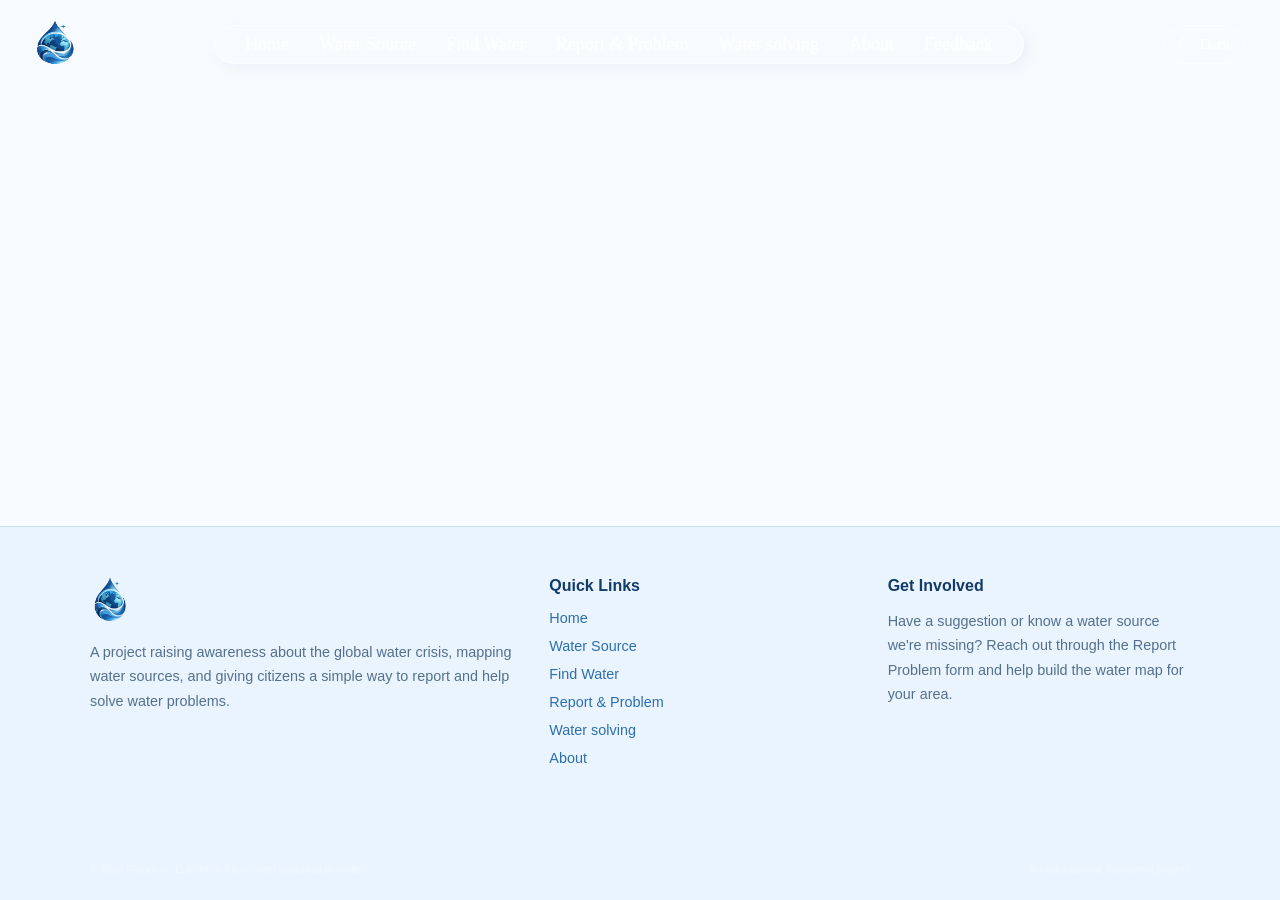
==== index.html @ faa949c4 "Merge pull request #4 from PashtanaHabib/feedback Feedback" ====
<!doctype html>
<html lang="en">
  <head>
    <meta charset="UTF-8" />
    <meta name="viewport" content="width=device-width, initial-scale=1.0" />
    <title>Blue Future</title>
    <link rel="stylesheet" href="style.css">
  </head>
  <body>
    <header>
      <div class="logo melting-text-container">
        <img src="images/logo.png" alt="">
      </div>

      <nav>
        <a href="index.html">Home</a>
        <a href="water source.html">Water Source</a>
        <a href="find water.html">Find Water</a>
        <a href="Report & Problem.html">Report & Problem</a>
        <a href="Water solving.html">Water solving</a>
        <a href="about.html">About</a>
        <a href="feedback.html">Feedback</a>
      </nav>

      <div class="header-text">
        <button id="theme-btn" class="theme-btn">
        <span id="theme-icon">☀</span>
        <span id="theme-text">Light</span>
        </button>
      </div>
    </header>
    <main></main>

     <footer>
      <div class="footer-grid">
        <div class="footer-col">
          <div class="brand" style="margin-bottom: 14px">
            <img src="images/logo.png" alt="">
          </div>
          <p>
            A project raising awareness about the global water crisis, mapping
            water sources, and giving citizens a simple way to report and help
            solve water problems.
          </p>
        </div>
        <div class="footer-col">
          <h4>Quick Links</h4>
          <ul>
            <li><a href="index.html">Home</a></li>
            <li><a href="water source.html">Water Source</a></li>
            <li><a href="find water.html">Find Water</a></li>
            <li><a href="Report & Problem.html">Report & Problem</a></li>
            <li><a href="Water solving.html">Water solving</a></li>
            <li> <a href="about.html">About</a></li>
          </ul>
        </div>
        <div class="footer-col">
          <h4>Get Involved</h4>
          <p>
            Have a suggestion or know a water source we're missing? Reach out
            through the Report Problem form and help build the water map for
            your area.
          </p>
        </div>
      </div>
      <div class="footer-bottom">
        <span>© ‌Blue Future — Built for a future with sustainable water</span>
        <span>An educational, non-profit project</span>
      </div>
    </footer>


    <script src="script.js"></script>
  </body>
</html>
---- style.css ----
/* root */
:root {
  --dark-bg: #080E15;
  --deep-navy: #0A1D2E;
  --dark-blue: #0C2C3F;
  --petrol-blue: #173D50;
  --primary-blue: #207DA9;
  --light-blue: #2694C3;
  --cyan-blue: #36AED5;
  --blue-gray: #84A1AF;
  --very-light-blue: #9FD0E7;
  --lightest-blue: #CBE6EE;

   /* 🔤 FONTS */
  --font-main: "Fisherman", sans-serif;
}

/* =====================================
   PAGE LAYOUT
===================================== */

html,
body {
    margin: 0;
    min-height: 100%;
}

body {
    min-height: 100vh;

    display: flex;
    flex-direction: column;

    background-color: #444c63;
}

main {
    flex: 1;
}

/* =====================================
   HEADER
===================================== */

header {
    position: fixed;
    top: 0;
    left: 0;
    width: 100%;

    display: flex;
    align-items: center;
    justify-content: space-between;

    padding: 20px 35px;

    box-sizing: border-box;

    z-index: 1000;
}


/* =====================================
   LOGO
===================================== */


header img{
    width: 40px;
    height: 45px;
}
.melting-text-container {
    position: relative;
    display: inline-block;
}

.logo {
    font-family: Fisherman;
}

.melting-text {
    position: relative;

    margin: 0;

    font-family: Fisherman;
    font-size: 2rem;
    font-weight: bold;

    text-transform: uppercase;

    background: linear-gradient(
        90deg,
        #61b8ff,
        #1a3ea1,
        #4c81e2
    );

    -webkit-background-clip: text;
    background-clip: text;

    color: transparent;

    animation: melt 3s ease-in-out infinite;
}


/* =====================================
   MELTING EFFECT
===================================== */

.melting-text::before,
.melting-text::after {
    content: "BLUE FUTURE";

    position: absolute;
    top: 0;
    left: 0;

    width: 100%;
    height: 100%;

    background: linear-gradient(
        90deg,
        #4c81e2,
        #464f9e,
        #4b7ae0
    );

    -webkit-background-clip: text;
    background-clip: text;

    color: transparent;

    pointer-events: none;

    transform-origin: top center;

    z-index: -1;

    animation: drip 3s ease-in-out infinite;
}


/* =====================================
   BLUR EFFECT
===================================== */

.melting-text::after {
    filter: blur(6px);
    opacity: 0.25;
    z-index: -2;
}


/* =====================================
   MELT ANIMATION
===================================== */

@keyframes melt {

    0%,
    100% {
        transform: translateY(0);
    }

    50% {
        transform: translateY(6px);
    }
}


/* =====================================
   DRIP ANIMATION
===================================== */

@keyframes drip {

    0%,
    100% {
        transform: scaleY(1);
        opacity: 0.5;
    }

    50% {
        transform: scaleY(1.15);
        opacity: 0.7;
    }
}


/* =====================================
   NAVIGATION
===================================== */

nav {
    display: flex;
    align-items: center;

    padding: 8px 15px;

    border: 1px solid #ffffff75;
    border-radius: 50px;

    background: #ffffff2f;

    box-shadow: 5px 5px 12px #c4d6f035;

    backdrop-filter: blur(4px);

    font-family: Fisherman;
}

nav a {
    color: white;

    text-decoration: none;

    margin: 0 15px;

    font-size: 18px;

    transition: 0.3s ease;
}

nav a:hover {
    color: #bdefff;
}


/* =====================================
   HEADER TITLE
===================================== */

.header-text {
    font-family: Fisherman;
    font-size: 12px;
}

.header-text h1 {
    margin: 0;
}

/* =====================================
   THEME BUTTON
===================================== */

.theme-btn {
    display: flex;
    align-items: center;
    justify-content: center;
    gap: 7px;

    padding: 8px 14px;

    border: 1px solid rgba(255, 255, 255, 0.4);
    border-radius: 30px;

    background: rgba(255, 255, 255, 0.15);
    color: white;

    font-family: Fisherman;
    font-size: 15px;

    cursor: pointer;

    backdrop-filter: blur(5px);

    transition: 0.3s ease;
}

.theme-btn:hover {
    background: rgba(255, 255, 255, 0.25);
    transform: translateY(-2px);
}

#theme-icon {
    font-size: 17px;
}


/* =====================================
   BODY
===================================== */

body {
    margin: 0;
    background-color: #444c63;
}



/* =====================================
   FOOTER
===================================== */

footer {
    position: relative;
    z-index: 2;

    padding: 50px 6vw 25px;
    margin-top: 20px;

    background: #eaf4ff;

    border-top: 1px solid #c9dff5;
}


/* =====================================
   FOOTER IMAGE
===================================== */

footer img {
    width: 40px;
    height: 45px;
    object-fit: contain;
}


/* =====================================
   FOOTER GRID
===================================== */

.footer-grid {
    display: grid;

    grid-template-columns: 1.4fr 1fr 1fr;

    gap: 36px;

    max-width: 1100px;

    margin: 0 auto;
}


/* =====================================
   FOOTER TITLES
===================================== */

.footer-col h4 {
    margin-bottom: 14px;

    font-size: 1rem;

    color: #123b68;
}


/* =====================================
   FOOTER TEXT
===================================== */

.footer-col p {
    color: #54708c;

    font-size: 0.9rem;

    line-height: 1.7;
}


/* =====================================
   FOOTER LIST
===================================== */

.footer-col ul {
    padding: 0;
    margin: 0;

    list-style: none;
}


/* =====================================
   FOOTER LIST ITEMS
===================================== */

.footer-col ul li {
    margin-bottom: 10px;
}


/* =====================================
   FOOTER LINKS
===================================== */

.footer-col ul li a {
    display: inline-block;

    color: #2c6fae;

    font-size: 0.9rem;

    text-decoration: none;

    transition:
        color 0.3s ease,
        transform 0.3s ease;
}


/* =====================================
   LINK HOVER
===================================== */

.footer-col ul li a:hover {
    color: #0b4f91;

    transform: translateX(5px);
}


/* =====================================
   FOOTER BOTTOM
===================================== */

.footer-bottom {
    display: flex;

    justify-content: space-between;
    flex-wrap: wrap;

    gap: 10px;

    max-width: 1100px;

    margin: 36px auto 0;

    padding-top: 20px;

    border-top: 1px solid #c9dff5;

    color: #71879b;

    font-size: 0.82rem;
}


/* =====================================
   MOBILE
===================================== */

@media (max-width: 720px) {

    .footer-grid {
        grid-template-columns: 1fr;

        text-align: center;
    }

    .footer-bottom {
        justify-content: center;

        text-align: center;
    }

    .footer-col ul li a:hover {
        transform: translateY(-2px);
    }
}

/* =====================================================
   BLUE FUTURE
   HOME PAGE
===================================================== */

:root {

    --navy: #031525;
    --navy-2: #061f35;
    --blue: #087ea4;
    --cyan: #20d5e8;
    --aqua: #76f3f5;

    --white: #ffffff;
    --text: #6d8192;
    --dark-text: #102d42;

    --border: rgba(255,255,255,.10);

    --shadow:
        0 25px 70px rgba(0,0,0,.12);

    --transition:
        all .4s cubic-bezier(.2,.8,.2,1);
}


* {
    margin: 0;
    padding: 0;
    box-sizing: border-box;
}


html {
    scroll-behavior: smooth;
}


body {

    font-family: "DM Sans", sans-serif;

    color: var(--dark-text);

    background: #f7fbfd;

    overflow-x: hidden;
}


h1,
h2,
h3,
h4,
h5,
h6 {

    font-family: "Manrope", sans-serif;

    font-weight: 800;
}


a {
    text-decoration: none;
}















/* =====================================================
   HERO
===================================================== */

.hero-section {

    min-height: 100vh;

    position: relative;

    overflow: hidden;

    color: white;

    background:

        radial-gradient(
            circle at 75% 35%,
            rgba(32,213,232,.18),
            transparent 28%
        ),

        radial-gradient(
            circle at 20% 80%,
            rgba(8,126,164,.20),
            transparent 30%
        ),

        linear-gradient(
            135deg,
            #02111f 0%,
            #05263e 50%,
            #031525 100%
        );
}


.hero-grid {

    position: absolute;

    inset: 0;

    opacity: .08;

    background-image:

        linear-gradient(
            rgba(255,255,255,.2) 1px,
            transparent 1px
        ),

        linear-gradient(
            90deg,
            rgba(255,255,255,.2) 1px,
            transparent 1px
        );

    background-size: 70px 70px;

    mask-image:
        linear-gradient(
            to bottom,
            black,
            transparent
        );
}


.hero-glow {

    position: absolute;

    width: 500px;

    height: 500px;

    border-radius: 50%;

    filter: blur(100px);

    opacity: .16;

    pointer-events: none;
}


.glow-one {

    background: var(--cyan);

    top: -250px;

    right: -150px;
}


.glow-two {

    background: #006eff;

    bottom: -300px;

    left: -200px;
}



/* Hero Content */

.hero-content {

    position: relative;

    z-index: 5;

    padding-top: 50px;
}


.eyebrow {

    display: inline-flex;

    align-items: center;

    gap: 9px;

    padding: 8px 13px;

    margin-bottom: 25px;

    border: 1px solid rgba(32,213,232,.22);

    border-radius: 50px;

    background: rgba(32,213,232,.07);

    color: rgba(255,255,255,.72);

    font-size: 12px;

    font-weight: 600;
}


.eyebrow-dot {

    width: 7px;

    height: 7px;

    border-radius: 50%;

    background: var(--cyan);

    box-shadow:
        0 0 12px var(--cyan);

    animation: pulse 2s infinite;
}


@keyframes pulse {

    0%,100% {
        box-shadow: 0 0 8px var(--cyan);
    }

    50% {
        box-shadow: 0 0 22px var(--cyan);
    }
}


.hero-content h1 {

    max-width: 680px;

    font-size: clamp(
        52px,
        7vw,
        86px
    );

    line-height: .98;

    letter-spacing: -4px;

    margin-bottom: 28px;
}


.hero-content h1 span {

    display: block;

    color: var(--cyan);

    background:
        linear-gradient(
            90deg,
            #fff,
            var(--cyan)
        );

    -webkit-background-clip: text;

    -webkit-text-fill-color: transparent;
}


.hero-description {

    max-width: 560px;

    color: rgba(255,255,255,.62);

    font-size: 16px;

    line-height: 1.8;

    margin-bottom: 32px;
}


.hero-buttons {

    display: flex;

    flex-wrap: wrap;

    gap: 12px;
}


.btn-primary-water {

    display: inline-flex;

    align-items: center;

    gap: 10px;

    padding: 14px 22px;

    border-radius: 13px;

    border: none;

    color: var(--navy);

    background:
        linear-gradient(
            135deg,
            var(--cyan),
            var(--aqua)
        );

    font-weight: 800;

    transition: var(--transition);

    box-shadow:
        0 12px 35px rgba(32,213,232,.20);
}


.btn-primary-water:hover {

    color: var(--navy);

    transform: translateY(-4px);

    box-shadow:
        0 18px 45px rgba(32,213,232,.32);
}


.btn-outline-water {

    display: inline-flex;

    align-items: center;

    gap: 10px;

    padding: 13px 21px;

    border: 1px solid rgba(255,255,255,.16);

    border-radius: 13px;

    color: white;

    background: rgba(255,255,255,.04);

    font-weight: 600;

    transition: var(--transition);
}


.btn-outline-water:hover {

    color: white;

    border-color: var(--cyan);

    background: rgba(32,213,232,.08);

    transform: translateY(-4px);
}



/* Trust */

.hero-trust {

    display: flex;

    align-items: center;

    gap: 13px;

    margin-top: 35px;
}


.trust-icons {

    display: flex;
}


.trust-icons span {

    width: 35px;

    height: 35px;

    margin-left: -7px;

    display: flex;

    align-items: center;

    justify-content: center;

    border-radius: 50%;

    border: 2px solid #06223a;

    background: #0a3854;

    color: var(--cyan);

    font-size: 13px;
}


.trust-icons span:first-child {

    margin-left: 0;
}


.hero-trust strong,
.hero-trust small {

    display: block;
}


.hero-trust strong {

    font-size: 12px;

    color: rgba(255,255,255,.85);
}


.hero-trust small {

    margin-top: 2px;

    font-size: 11px;

    color: rgba(255,255,255,.4);
}



/* =====================================================
   WATER ORB
===================================================== */

.hero-visual {

    position: relative;

    height: 650px;

    display: flex;

    align-items: center;

    justify-content: center;
}


.water-orbit {

    width: 550px;

    height: 550px;

    position: relative;

    display: flex;

    align-items: center;

    justify-content: center;
}


.orbit {

    position: absolute;

    border: 1px solid rgba(32,213,232,.13);

    border-radius: 50%;

    animation: rotate 18s linear infinite;
}


.orbit-one {

    width: 450px;

    height: 450px;
}


.orbit-two {

    width: 520px;

    height: 520px;

    animation-duration: 25s;

    animation-direction: reverse;
}


.orbit-three {

    width: 360px;

    height: 360px;

    animation-duration: 12s;
}


@keyframes rotate {

    to {
        transform: rotate(360deg);
    }
}


/* Orb */

.water-orb {

    width: 290px;

    height: 290px;

    position: relative;

    overflow: hidden;

    border-radius: 50%;

    background:

        radial-gradient(
            circle at 35% 25%,
            #a8fbff,
            #20d5e8 25%,
            #087ea4 55%,
            #032b47 100%
        );

    box-shadow:

        inset -25px -30px 70px rgba(0,0,0,.35),

        0 0 60px rgba(32,213,232,.35),

        0 0 140px rgba(32,213,232,.15);

    animation: floatOrb 6s ease-in-out infinite;
}


@keyframes floatOrb {

    0%,100% {
        transform: translateY(0);
    }

    50% {
        transform: translateY(-16px);
    }
}


.orb-shine {

    position: absolute;

    width: 100px;

    height: 160px;

    top: 25px;

    left: 50px;

    border-radius: 50%;

    background: rgba(255,255,255,.25);

    filter: blur(12px);

    transform: rotate(35deg);
}


.orb-wave {

    position: absolute;

    width: 500px;

    height: 180px;

    left: -100px;

    border-radius: 45%;

    background: rgba(255,255,255,.08);

    animation: wave 5s ease-in-out infinite;
}


.wave-one {

    bottom: -80px;
}


.wave-two {

    bottom: -100px;

    opacity: .6;

    animation-delay: -1.5s;
}


.wave-three {

    bottom: -120px;

    opacity: .4;

    animation-delay: -3s;
}


@keyframes wave {

    0%,100% {
        transform: translateX(-20px) rotate(2deg);
    }

    50% {
        transform: translateX(20px) rotate(-2deg);
    }
}


.orb-content {

    position: absolute;

    inset: 0;

    display: flex;

    align-items: center;

    justify-content: center;

    flex-direction: column;

    z-index: 5;

    text-align: center;
}


.orb-content i {

    font-size: 42px;

    color: white;

    margin-bottom: 8px;

    filter:
        drop-shadow(0 5px 10px rgba(0,0,0,.2));
}


.orb-content span {

    font-size: 20px;

    font-weight: 800;

    letter-spacing: 5px;
}


.orb-content small {

    font-size: 10px;

    letter-spacing: 6px;

    opacity: .7;
}



/* Floating cards */

.floating-card {

    position: absolute;

    z-index: 20;

    display: flex;

    align-items: center;

    gap: 11px;

    padding: 13px 15px;

    border: 1px solid rgba(255,255,255,.12);

    border-radius: 15px;

    background: rgba(4,30,49,.65);

    backdrop-filter: blur(18px);

    box-shadow:
        0 20px 50px rgba(0,0,0,.2);

    animation: floating 5s ease-in-out infinite;
}


.floating-card small,
.floating-card strong {

    display: block;
}


.floating-card small {

    color: rgba(255,255,255,.4);

    font-size: 9px;
}


.floating-card strong {

    color: white;

    font-size: 11px;
}


.mini-icon {

    width: 32px;

    height: 32px;

    display: flex;

    align-items: center;

    justify-content: center;

    border-radius: 10px;

    background: rgba(32,213,232,.1);

    color: var(--cyan);
}


.status-dot {

    width: 7px;

    height: 7px;

    margin-left: 5px;

    border-radius: 50%;

    background: #4ade80;

    box-shadow:
        0 0 12px #4ade80;
}


.card-location {

    top: 100px;

    right: 5px;
}


.card-drop {

    left: 0;

    bottom: 145px;

    color: var(--cyan);

    animation-delay: -2s;
}


.card-drop i {

    font-size: 22px;
}


.card-drop span {

    color: rgba(255,255,255,.8);

    font-size: 11px;

    font-weight: 600;
}


.card-community {

    right: 25px;

    bottom: 75px;

    animation-delay: -3.5s;
}


.mini-users {

    display: flex;
}


.mini-users i {

    width: 24px;

    height: 24px;

    margin-left: -5px;

    display: flex;

    align-items: center;

    justify-content: center;

    border: 2px solid #08253b;

    border-radius: 50%;

    background: #0a5875;

    color: white;

    font-size: 9px;
}


.mini-users i:first-child {

    margin-left: 0;
}


@keyframes floating {

    0%,100% {
        transform: translateY(0);
    }

    50% {
        transform: translateY(-10px);
    }
}



/* Hero wave */

.hero-wave {

    position: absolute;

    bottom: -1px;

    left: 0;

    width: 100%;

    height: 120px;

    z-index: 10;
}


.hero-wave svg {

    width: 100%;

    height: 100%;
}


.hero-wave path {

    fill: #f7fbfd;
}



/* =====================================================
   SECTIONS
===================================================== */

.impact-section,
.how-section {

    padding: 110px 0;

    background: #f7fbfd;
}


.section-heading {

    max-width: 720px;

    margin: auto;
}


.section-label {

    display: inline-block;

    margin-bottom: 13px;

    color: var(--blue);

    font-size: 11px;

    font-weight: 800;

    letter-spacing: 2.5px;
}


.section-heading h2,
.how-section h2 {

    font-size: clamp(
        34px,
        4vw,
        52px
    );

    line-height: 1.08;

    letter-spacing: -2px;

    color: var(--dark-text);
}


.section-heading h2 span,
.how-section h2 span {

    color: var(--blue);
}


.section-heading p,
.how-section p {

    max-width: 600px;

    margin: 20px auto 0;

    color: var(--text);

    line-height: 1.8;

    font-size: 15px;
}



/* Impact Cards */

.impact-card {

    position: relative;

    height: 100%;

    padding: 35px;

    overflow: hidden;

    border: 1px solid #e5eef3;

    border-radius: 25px;

    background: white;

    transition: var(--transition);

    box-shadow:
        0 10px 40px rgba(8,52,78,.04);
}


.impact-card:hover {

    transform: translateY(-10px);

    border-color: rgba(32,213,232,.4);

    box-shadow:
        0 25px 60px rgba(8,52,78,.10);
}


.impact-card.featured {

    color: white;

    border: none;

    background:
        linear-gradient(
            145deg,
            #07324e,
            #087ea4
        );

    box-shadow:
        0 25px 60px rgba(8,126,164,.18);
}


.impact-number {

    position: absolute;

    top: 25px;

    right: 30px;

    font-size: 12px;

    font-weight: 800;

    color: #dbe8ee;
}


.featured .impact-number {

    color: rgba(255,255,255,.35);
}


.impact-icon {

    width: 54px;

    height: 54px;

    margin-bottom: 28px;

    display: flex;

    align-items: center;

    justify-content: center;

    border-radius: 15px;

    color: var(--blue);

    background: #e8faff;

    font-size: 21px;
}


.featured .impact-icon {

    color: white;

    background: rgba(255,255,255,.1);
}


.impact-card h4 {

    margin-bottom: 13px;

    font-size: 21px;
}


.impact-card p {

    margin-bottom: 25px;

    color: var(--text);

    line-height: 1.75;

    font-size: 14px;
}


.featured p {

    color: rgba(255,255,255,.65);
}


.impact-card a {

    color: var(--blue);

    font-size: 13px;

    font-weight: 800;
}


.featured a {

    color: var(--cyan);
}


.impact-card a i {

    margin-left: 5px;

    transition: .3s;
}


.impact-card a:hover i {

    margin-left: 10px;
}



/* =====================================================
   STATS
===================================================== */

.stats-section {

    padding: 40px 0 110px;

    background: #f7fbfd;
}


.stats-box {

    position: relative;

    overflow: hidden;

    padding: 60px;

    border-radius: 30px;

    color: white;

    background:

        radial-gradient(
            circle at 90% 10%,
            rgba(32,213,232,.18),
            transparent 30%
        ),

        linear-gradient(
            135deg,
            #04223a,
            #061728
        );

    box-shadow:
        0 30px 80px rgba(2,22,37,.14);
}


.stats-box h2 {

    max-width: 400px;

    font-size: 40px;

    letter-spacing: -2px;

    line-height: 1.05;
}


.stats-box h2 span {

    color: var(--cyan);
}


.stats-box p {

    max-width: 430px;

    margin-top: 18px;

    color: rgba(255,255,255,.55);

    line-height: 1.8;

    font-size: 14px;
}


.stats-box .section-label {

    color: var(--cyan);
}


.stat-item {

    padding: 20px 0;

    border-bottom: 1px solid rgba(255,255,255,.08);
}


.stat-item strong {

    display: block;

    color: white;

    font-family: "Manrope";

    font-size: 42px;

    letter-spacing: -2px;
}


.stat-item span {

    color: rgba(255,255,255,.45);

    font-size: 12px;
}



/* =====================================================
   HOW IT WORKS
===================================================== */

.how-section {

    background: white;
}


.how-section h2 {

    max-width: 480px;
}


.how-section p {

    margin-left: 0;

    max-width: 470px;
}


.text-link {

    display: inline-flex;

    align-items: center;

    gap: 10px;

    margin-top: 25px;

    color: var(--blue);

    font-size: 14px;

    font-weight: 800;
}


.text-link i {

    transition: .3s;
}


.text-link:hover i {

    transform: translateX(5px);
}


.steps {

    position: relative;

    margin-top: 10px;
}


.step {

    display: grid;

    grid-template-columns: 45px 60px 1fr;

    align-items: center;

    gap: 20px;

    padding: 25px 0;

    border-bottom: 1px solid #e8eff3;
}


.step:last-child {

    border-bottom: none;
}


.step-number {

    color: #b4c5cf;

    font-size: 11px;

    font-weight: 800;
}


.step-icon {

    width: 58px;

    height: 58px;

    display: flex;

    align-items: center;

    justify-content: center;

    border-radius: 16px;

    background: #eafaff;

    color: var(--blue);

    font-size: 20px;
}


.step h5 {

    margin-bottom: 6px;

    font-size: 18px;
}


.step p {

    margin: 0;

    font-size: 13px;

    line-height: 1.6;
}



/* =====================================================
   CTA
===================================================== */

.cta-section {

    padding: 0 0 110px;

    background: white;
}


.cta-box {

    position: relative;

    overflow: hidden;

    padding: 65px;

    border-radius: 30px;

    color: white;

    background:

        radial-gradient(
            circle at 90% 50%,
            rgba(32,213,232,.3),
            transparent 30%
        ),

        linear-gradient(
            135deg,
            #06344f,
            #087ea4
        );

    box-shadow:
        0 30px 70px rgba(8,126,164,.18);
}


.cta-box h2 {

    margin: 0;

    font-size: clamp(35px,5vw,58px);

    letter-spacing: -3px;
}


.cta-box h2 span {

    color: var(--aqua);
}


.cta-box p {

    max-width: 600px;

    margin: 15px 0 0;

    color: rgba(255,255,255,.68);

    line-height: 1.7;
}


.section-label.light {

    color: var(--aqua);
}


.btn-light-water {

    padding: 15px 23px;

    border-radius: 13px;

    background: white;

    color: var(--navy);

    font-weight: 800;

    transition: var(--transition);
}


.btn-light-water:hover {

    color: var(--navy);

    transform: translateY(-4px);

    box-shadow:
        0 15px 30px rgba(0,0,0,.15);
}



/* =====================================================
   FOOTER
===================================================== */

.blue-footer {

    padding: 80px 0 25px;

    color: white;

    background: #02111f;
}


.footer-brand {

    margin-bottom: 18px;
}


.blue-footer p {

    max-width: 410px;

    color: rgba(255,255,255,.45);

    line-height: 1.8;

    font-size: 13px;
}


.blue-footer h6 {

    margin-bottom: 22px;

    font-size: 13px;

    color: white;
}


.blue-footer > .container .row a:not(.brand) {

    display: block;

    margin-bottom: 12px;

    color: rgba(255,255,255,.45);

    font-size: 13px;

    transition: .3s;
}


.blue-footer > .container .row a:not(.brand):hover {

    color: var(--cyan);

    transform: translateX(4px);
}


.footer-small {

    font-size: 13px !important;

    max-width: 220px !important;
}


.social-links {

    display: flex;

    gap: 9px;

    margin-top: 22px;
}


.social-links a {

    width: 38px !important;

    height: 38px;

    margin: 0 !important;

    display: flex !important;

    align-items: center;

    justify-content: center;

    border-radius: 11px;

    border: 1px solid rgba(255,255,255,.08);

    background: rgba(255,255,255,.04);

    color: rgba(255,255,255,.6) !important;
}


.social-links a:hover {

    color: var(--navy) !important;

    background: var(--cyan);

    transform: translateY(-3px) !important;
}


.footer-bottom {

    display: flex;

    justify-content: space-between;

    gap: 20px;

    margin-top: 60px;

    padding-top: 25px;

    border-top: 1px solid rgba(255,255,255,.07);

    color: rgba(255,255,255,.3);

    font-size: 11px;
}



/* =====================================================
   SCROLL REVEAL
===================================================== */

.reveal {

    opacity: 0;

    transform: translateY(35px);

    transition:
        opacity .8s ease,
        transform .8s cubic-bezier(.2,.8,.2,1);
}


.reveal.show {

    opacity: 1;

    transform: translateY(0);
}



/* =====================================================
   RESPONSIVE
===================================================== */

@media (max-width: 991px) {

    .blue-navbar .navbar-collapse {

        margin-top: 15px;

        padding: 20px;

        border-radius: 18px;

        background: rgba(3,21,37,.96);

        border: 1px solid rgba(255,255,255,.08);
    }


    .blue-navbar .nav-link {

        padding: 11px 0 !important;
    }


    .blue-navbar .nav-link.active::after {

        display: none;
    }


    .btn-water {

        display: inline-block;

        margin-top: 10px;
    }


    .hero-visual {

        height: 520px;
    }


    .water-orbit {

        transform: scale(.82);
    }


    .hero-content {

        padding-top: 100px;
    }


    .stats-box,
    .cta-box {

        padding: 45px 35px;
    }
}



@media (max-width: 767px) {

    .hero-section {

        min-height: auto;

        padding-bottom: 100px;
    }


    .hero-content {

        padding-top: 130px;
    }


    .hero-content h1 {

        font-size: 54px;

        letter-spacing: -3px;
    }


    .hero-description {

        font-size: 14px;
    }


    .hero-visual {

        height: 450px;

        margin-top: 20px;
    }


    .water-orbit {

        transform: scale(.65);
    }


    .card-location {

        right: -15px;
    }


    .card-community {

        right: -10px;
    }


    .card-drop {

        left: -15px;
    }


    .impact-section,
    .how-section {

        padding: 80px 0;
    }


    .stats-section {

        padding-bottom: 80px;
    }


    .stats-box {

        padding: 35px 25px;
    }


    .stats-box h2 {

        font-size: 34px;
    }


    .stat-item strong {

        font-size: 34px;
    }


    .cta-box {

        padding: 40px 25px;
    }


    .cta-box h2 {

        font-size: 40px;
    }


    .btn-light-water {

        margin-top: 25px;
    }


    .footer-bottom {

        flex-direction: column;

        align-items: flex-start;
    }
}



@media (max-width: 480px) {

    .hero-content h1 {

        font-size: 45px;
    }


    .hero-buttons {

        flex-direction: column;

        align-items: stretch;
    }


    .hero-buttons .btn {

        justify-content: center;
    }


    .hero-visual {

        height: 390px;
    }


    .water-orbit {

        transform: scale(.52);
    }


    .floating-card {

        transform: scale(.85);
    }


    .card-location {

        right: -30px;
    }


    .card-community {

        right: -25px;
    }


    .card-drop {

        left: -30px;
    }
}
/* ================================
   WATER SLIDER
================================ */

.water-slider-section {
    padding: 100px 0;
    background: linear-gradient(135deg, #f4fcff, #ffffff);
    overflow: hidden;
}


/* Heading */

.water-section-title {
    max-width: 700px;
    margin: 0 auto 55px;
}

.water-section-title > span {
    color: #087ea4;
    font-size: 11px;
    font-weight: 800;
    letter-spacing: 3px;
}

.water-section-title h2 {
    margin: 15px 0;
    color: #03263d;
    font-size: 48px;
    font-weight: 800;
}

.water-section-title h2 strong {
    display: block;
    color: #087ea4;
}

.water-section-title p {
    color: #607987;
    line-height: 1.8;
}


/* Slider */

.waterSwiper {
    padding: 15px 45px 70px;
}

.swiper-slide {
    height: auto;
}


/* Card */

.water-card {
    overflow: hidden;
    height: 100%;
    background: #ffffff;
    border: 1px solid #dcecf1;
    border-radius: 28px;
    box-shadow: 0 15px 45px rgba(3, 38, 61, .07);
    transition: .5s ease;
}

.water-card:hover {
    transform: translateY(-10px);
    box-shadow: 0 25px 65px rgba(3, 38, 61, .13);
}


/* Image */

.water-card-image {
    height: 270px;
    position: relative;
    overflow: hidden;
}

.water-card-image img {
    width: 100%;
    height: 100%;
    object-fit: cover;
    transition: .7s ease;
}

.water-card:hover .water-card-image img {
    transform: scale(1.08);
}


/* Image overlay */

.water-card-image::after {
    content: "";
    position: absolute;
    inset: 0;
    background: linear-gradient(
        to bottom,
        transparent 40%,
        rgba(3, 38, 61, .55)
    );
}


/* Number */

.water-number {
    position: absolute;
    top: 18px;
    right: 18px;
    z-index: 2;

    width: 40px;
    height: 40px;

    display: flex;
    align-items: center;
    justify-content: center;

    border-radius: 50%;

    color: white;
    background: rgba(3, 38, 61, .7);

    font-size: 11px;
    font-weight: 800;
}


/* Label */

.water-label {
    position: absolute;
    bottom: 18px;
    left: 18px;
    z-index: 2;

    padding: 8px 14px;

    border-radius: 30px;

    color: #03263d;
    background: rgba(255,255,255,.9);

    font-size: 9px;
    font-weight: 800;
    letter-spacing: 1.5px;
}


/* Content */

.water-card-content {
    padding: 28px;
}


/* Icon */

.water-icon {
    width: 52px;
    height: 52px;

    display: flex;
    align-items: center;
    justify-content: center;

    margin-bottom: 18px;

    border-radius: 16px;

    color: #087ea4;
    background: #e5faff;

    font-size: 21px;

    transition: .4s ease;
}

.water-card:hover .water-icon {
    color: white;
    background: linear-gradient(
        135deg,
        #087ea4,
        #20d5e8
    );

    transform: rotate(-5deg) scale(1.08);
}


/* Title */

.water-card h3 {
    margin-bottom: 12px;

    color: #03263d;

    font-size: 21px;
    font-weight: 800;
}


/* Text */

.water-card p {
    min-height: 75px;

    margin-bottom: 20px;

    color: #607987;

    font-size: 13px;
    line-height: 1.75;
}


/* Link */

.water-card a {
    display: inline-flex;
    align-items: center;
    gap: 8px;

    padding: 10px 16px;

    border-radius: 30px;

    color: #087ea4;
    background: #edfaff;

    text-decoration: none;

    font-size: 11px;
    font-weight: 800;

    transition: .3s ease;
}

.water-card a:hover {
    color: white;
    background: #087ea4;
}

.water-card a i {
    transition: .3s ease;
}

.water-card a:hover i {
    transform: translate(3px, -3px);
}


/* ================================
   ARROWS
================================ */

.waterSwiper .swiper-button-next,
.waterSwiper .swiper-button-prev {
    width: 50px;
    height: 50px;

    border-radius: 50%;

    color: #087ea4;
    background: white;

    border: 1px solid #dcecf1;

    box-shadow: 0 8px 25px rgba(3,38,61,.1);

    transition: .3s ease;
}

.waterSwiper .swiper-button-next::after,
.waterSwiper .swiper-button-prev::after {
    display: none;
}

.waterSwiper .swiper-button-next:hover,
.waterSwiper .swiper-button-prev:hover {
    color: white;
    background: #087ea4;
    transform: scale(1.08);
}


/* ================================
   PAGINATION
================================ */

.waterSwiper .swiper-pagination {
    bottom: 10px;
}

.waterSwiper .swiper-pagination-bullet {
    width: 7px;
    height: 7px;

    opacity: 1;

    background: #c9e4eb;

    transition: .3s ease;
}

.waterSwiper .swiper-pagination-bullet-active {
    width: 27px;
    border-radius: 20px;

    background: #20d5e8;
}


/* ================================
   RESPONSIVE
================================ */

@media (max-width: 991px) {

    .water-section-title h2 {
        font-size: 40px;
    }

    .waterSwiper {
        padding-left: 35px;
        padding-right: 35px;
    }

}


@media (max-width: 767px) {

    .water-slider-section {
        padding: 70px 0;
    }

    .water-section-title h2 {
        font-size: 34px;
    }

    .water-section-title p {
        font-size: 13px;
    }

    .waterSwiper {
        padding-left: 25px;
        padding-right: 25px;
    }

    .water-card-image {
        height: 250px;
    }

    .water-card-content {
        padding: 24px;
    }

}

.nav-link {
    position: relative;
    color: #64748b;
    text-decoration: none;
    font-weight: 600;
    transition: 0.3s ease;
}

.nav-link:hover {
    color: #0878b8;
}

.nav-link.active {
    color: #0878b8;
}

/* خط زیر لینک فعال */

.nav-link.active::after {
    content: "";

    position: absolute;
    left: 0;
    bottom: -8px;

    width: 100%;
    height: 2px;

    background: #0878b8;
    border-radius: 10px;
}





/* =================================
   DARK MODE
================================= */

html.darkmode body {
    background: #081521;
    color: #f1f5f9;
}

/* Sections */

html.darkmode .water-slider-section,
html.darkmode .how-section,
html.darkmode .stats-section,
html.darkmode .cta-section {
    background: #081521;
}


/* Water Slider */

html.darkmode .water-slider-section {
    background: linear-gradient(
        135deg,
        #071b2b,
        #081521
    );
}

html.darkmode .water-section-title h2 {
    color: #f8fafc;
}

html.darkmode .water-section-title p {
    color: #94a3b8;
}


/* Cards */

html.darkmode .water-card {
    background: #102536;
    border-color: #1e4055;
    box-shadow: 0 15px 45px rgba(0,0,0,.25);
}

html.darkmode .water-card h3 {
    color: #f8fafc;
}

html.darkmode .water-card p {
    color: #9fb3c1;
}


/* How it works */

html.darkmode .how-section h2 {
    color: #f8fafc;
}

html.darkmode .how-section p {
    color: #94a3b8;
}

html.darkmode .step {
    border-color: #1e4055;
}

html.darkmode .step h5 {
    color: #f8fafc;
}


/* Navigation */

html.darkmode nav {
    background: rgba(3, 21, 37, .8);
    border-color: rgba(255,255,255,.15);
}


/* Footer */

html.darkmode footer {
    background: #050e17;
    border-color: #183247;
}

html.darkmode .footer-col h4 {
    color: #f8fafc;
}

html.darkmode .footer-col p {
    color: #94a3b8;
}

html.darkmode .footer-col ul li a {
    color: #7dd3fc;
}

html.darkmode .footer-bottom {
    border-color: #183247;
    color: #64748b;
}


/* Theme Button */

html.darkmode .theme-btn {
    background: rgba(255,255,255,.08);
    border-color: rgba(255,255,255,.15);
    color: white;
}
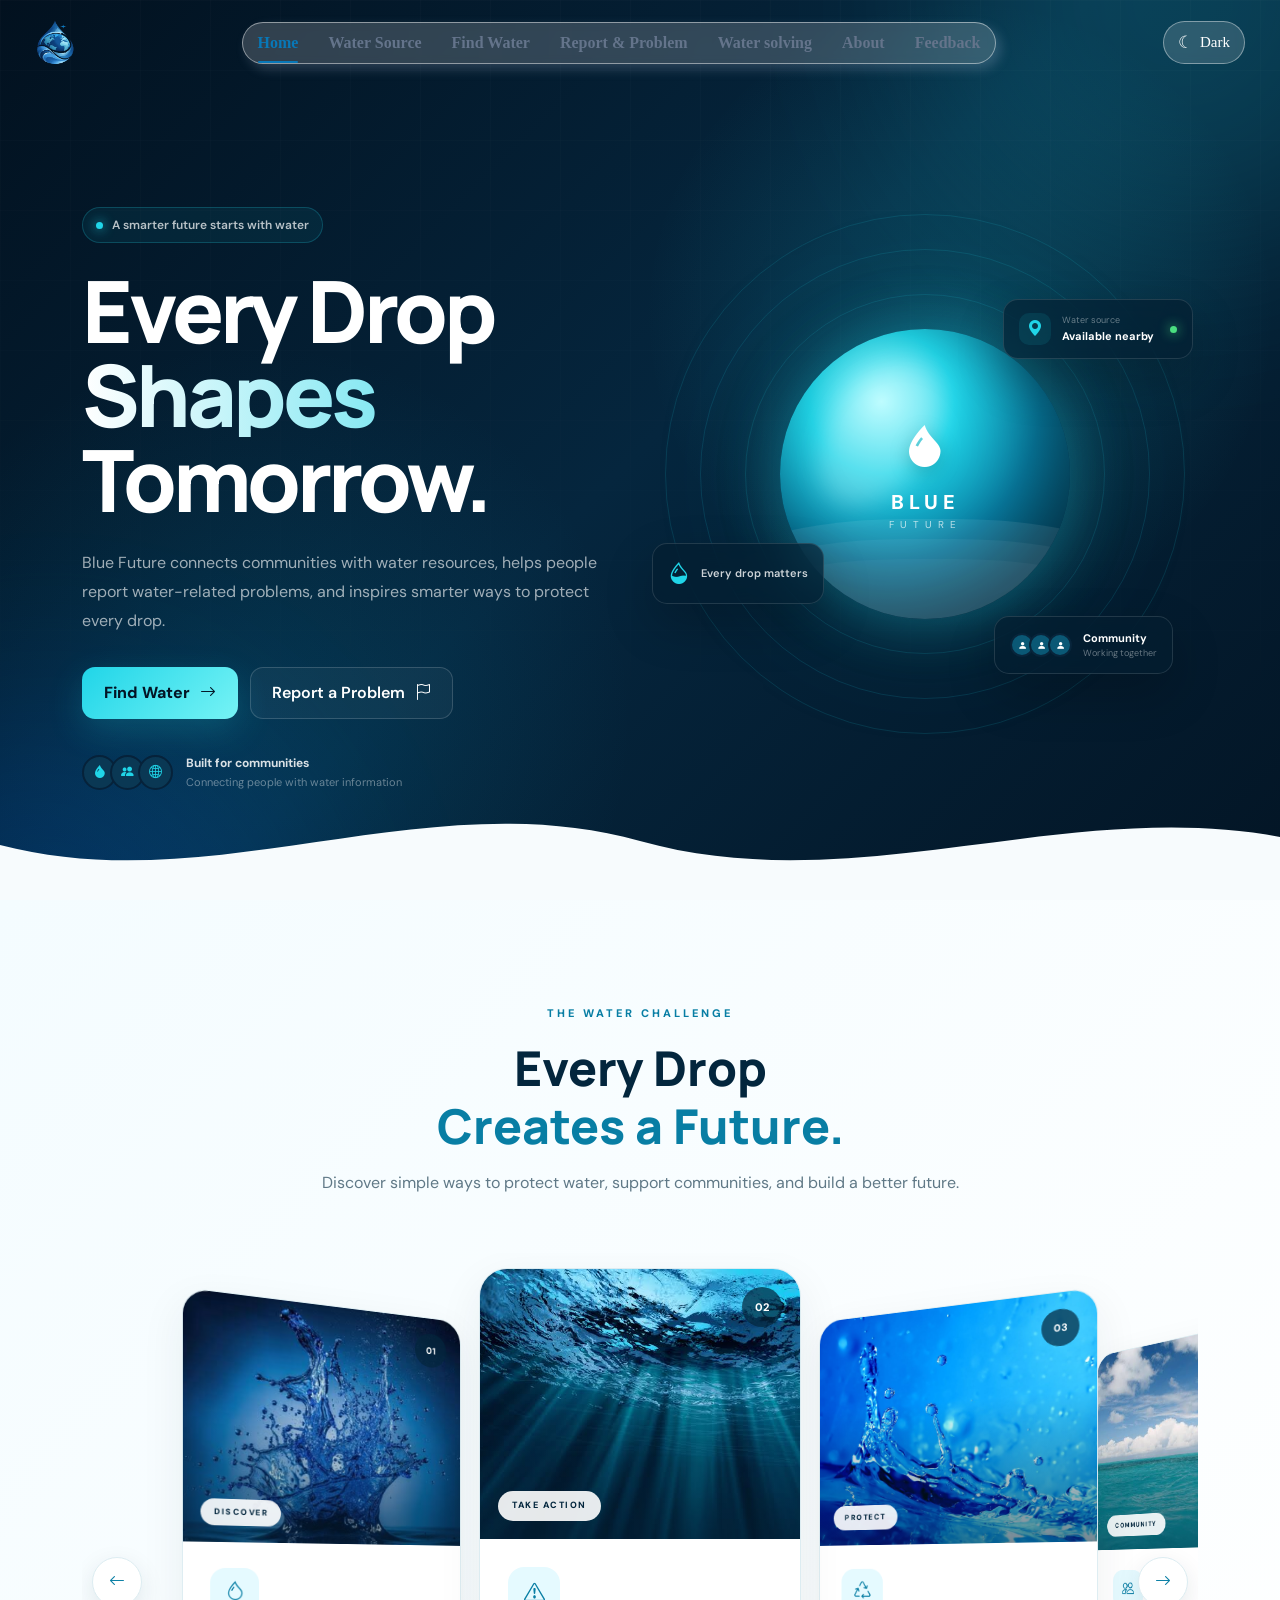
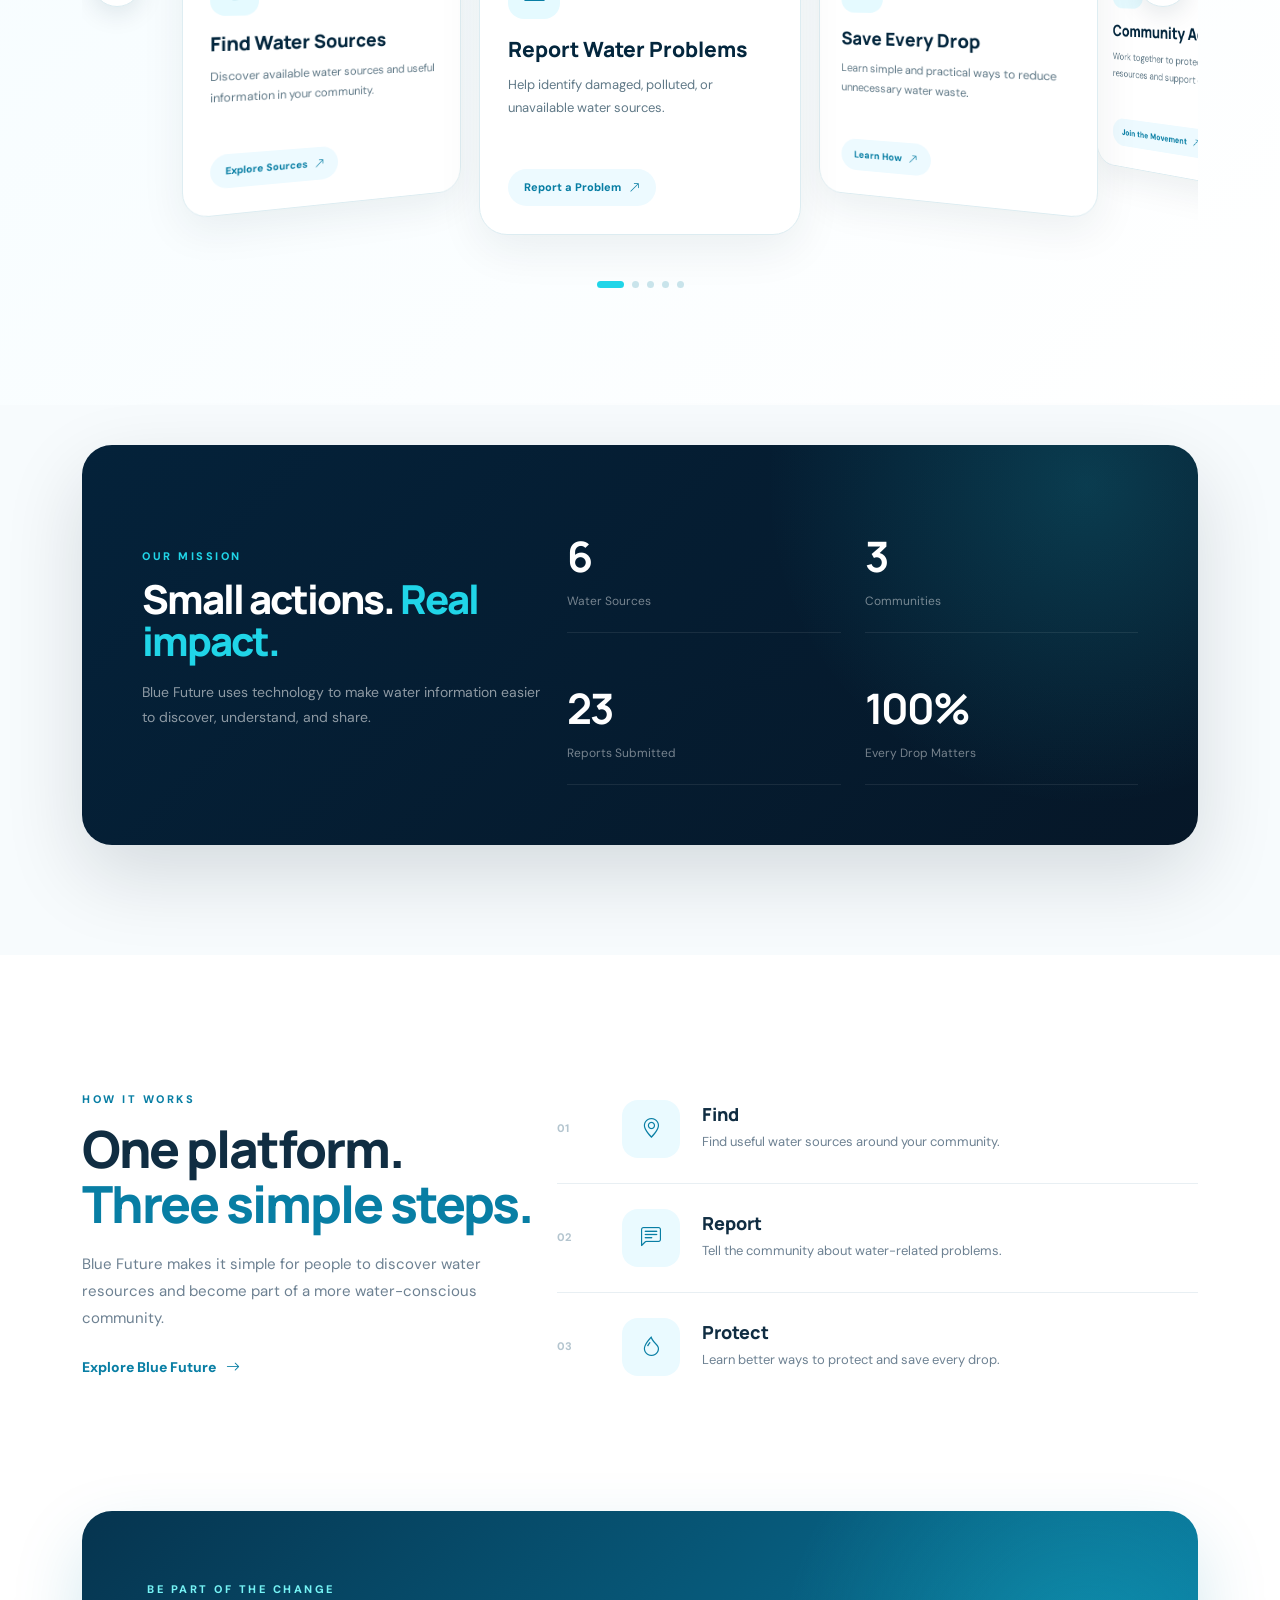
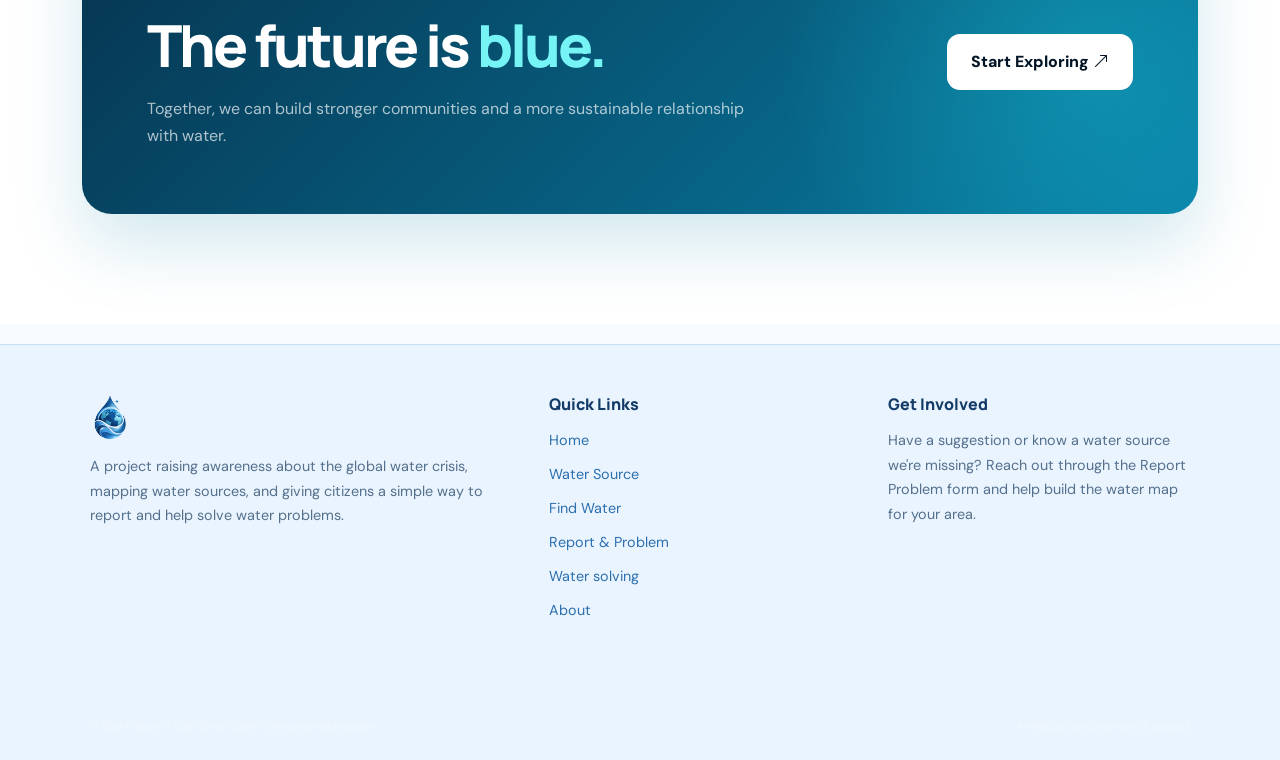
==== commit aac2f8f2: "Merge pull request #3 from PashtanaHabib/feature/home-water-slider Feature/home water slider" ====
--- a/index.html
+++ b/index.html
@@ -6,20 +6,44 @@
     <title>Blue Future</title>
     <link rel="stylesheet" href="style.css">
   </head>
+   <!-- Google Font -->
+    <link rel="preconnect" href="https://fonts.googleapis.com">
+
+    <link rel="preconnect"
+          href="https://fonts.gstatic.com"
+          crossorigin>
+
+    <link href="https://fonts.googleapis.com/css2?family=DM+Sans:wght@400;500;600;700&family=Manrope:wght@400;500;600;700;800&display=swap"
+          rel="stylesheet">
+
+    <!-- Bootstrap 5 -->
+    <link href="https://cdn.jsdelivr.net/npm/bootstrap@5.3.3/dist/css/bootstrap.min.css"
+          rel="stylesheet">
+
+    <!-- Bootstrap Icons -->
+    <link rel="stylesheet"
+          href="https://cdn.jsdelivr.net/npm/bootstrap-icons@1.11.3/font/bootstrap-icons.min.css">
+
+          <link rel="stylesheet"
+      href="https://cdn.jsdelivr.net/npm/swiper@11/swiper-bundle.min.css">
+    <!-- Custom CSS -->
+    <link rel="stylesheet" href="style.css">
+</head>  
   <body>
     <header>
       <div class="logo melting-text-container">
         <img src="images/logo.png" alt="">
       </div>
 
-      <nav>
-        <a href="index.html">Home</a>
-        <a href="water source.html">Water Source</a>
-        <a href="find water.html">Find Water</a>
-        <a href="Report & Problem.html">Report & Problem</a>
-        <a href="Water solving.html">Water solving</a>
-        <a href="about.html">About</a>
-        <a href="feedback.html">Feedback</a>
+      <nav class="navbar">
+        <a href="index.html"  class="nav-link active">Home</a>
+        <a href="water source.html" class="nav-link">Water Source</a>
+        <a href="find water.html" class="nav-link">Find Water</a>
+        <a href="Report & Problem.html" class="nav-link">Report & Problem</a>
+        <a href="Water solving.html" class="nav-link">Water solving</a>
+        <a href="about.html" class="nav-link">About</a>
+        <a href="feedback.html" class="nav-link">Feedback</a>
+
       </nav>
 
       <div class="header-text">
@@ -29,7 +53,825 @@
         </button>
       </div>
     </header>
-    <main></main>
+    <main>
+
+      
+<section class="hero-section"
+         id="home">
+
+    <!-- Background decorations -->
+
+    <div class="hero-glow glow-one"></div>
+
+    <div class="hero-glow glow-two"></div>
+
+    <div class="hero-grid"></div>
+
+
+    <div class="container">
+
+        <div class="row align-items-center min-vh-100 pt-5">
+
+            <!-- Hero Text -->
+
+            <div class="col-lg-6 hero-content reveal">
+
+                <div class="eyebrow">
+
+                    <span class="eyebrow-dot"></span>
+
+                    A smarter future starts with water
+
+                </div>
+
+
+                <h1>
+
+                    Every Drop
+
+                    <span>Shapes</span>
+
+                    Tomorrow.
+
+                </h1>
+
+
+                <p class="hero-description">
+
+                    Blue Future connects communities with
+                    water resources, helps people report
+                    water-related problems, and inspires
+                    smarter ways to protect every drop.
+
+                </p>
+
+
+                <!-- Buttons -->
+
+                <div class="hero-buttons">
+
+                    <a href="find-water.html"
+                       class="btn btn-primary-water">
+
+                        Find Water
+
+                        <i class="bi bi-arrow-right"></i>
+
+                    </a>
+
+
+                    <a href="report.html"
+                       class="btn btn-outline-water">
+
+                        Report a Problem
+
+                        <i class="bi bi-flag"></i>
+
+                    </a>
+
+                </div>
+
+
+                <!-- Trust -->
+
+                <div class="hero-trust">
+
+                    <div class="trust-icons">
+
+                        <span>
+                            <i class="bi bi-droplet-fill"></i>
+                        </span>
+
+                        <span>
+                            <i class="bi bi-people-fill"></i>
+                        </span>
+
+                        <span>
+                            <i class="bi bi-globe2"></i>
+                        </span>
+
+                    </div>
+
+
+                    <div>
+
+                        <strong>
+                            Built for communities
+                        </strong>
+
+                        <small>
+                            Connecting people with water information
+                        </small>
+
+                    </div>
+
+                </div>
+
+            </div>
+
+
+
+            <!-- Hero Visual -->
+
+            <div class="col-lg-6 hero-visual reveal">
+
+                <div class="water-orbit">
+
+                    <div class="orbit orbit-one"></div>
+
+                    <div class="orbit orbit-two"></div>
+
+                    <div class="orbit orbit-three"></div>
+
+
+                    <!-- Floating Cards -->
+
+                    <div class="floating-card card-location">
+
+                        <div class="mini-icon">
+                            <i class="bi bi-geo-alt-fill"></i>
+                        </div>
+
+                        <div>
+
+                            <small>
+                                Water source
+                            </small>
+
+                            <strong>
+                                Available nearby
+                            </strong>
+
+                        </div>
+
+                        <span class="status-dot"></span>
+
+                    </div>
+
+
+                    <div class="floating-card card-drop">
+
+                        <i class="bi bi-droplet-half"></i>
+
+                        <span>
+                            Every drop matters
+                        </span>
+
+                    </div>
+
+
+                    <div class="floating-card card-community">
+
+                        <div class="mini-users">
+
+                            <i class="bi bi-person-fill"></i>
+                            <i class="bi bi-person-fill"></i>
+                            <i class="bi bi-person-fill"></i>
+
+                        </div>
+
+                        <div>
+
+                            <strong>
+                                Community
+                            </strong>
+
+                            <small>
+                                Working together
+                            </small>
+
+                        </div>
+
+                    </div>
+
+
+                    <!-- Main Water Orb -->
+
+                    <div class="water-orb">
+
+                        <div class="orb-shine"></div>
+
+                        <div class="orb-wave wave-one"></div>
+
+                        <div class="orb-wave wave-two"></div>
+
+                        <div class="orb-wave wave-three"></div>
+
+
+                        <div class="orb-content">
+
+                            <i class="bi bi-droplet-fill"></i>
+
+                            <span>
+                                BLUE
+                            </span>
+
+                            <small>
+                                FUTURE
+                            </small>
+
+                        </div>
+
+                    </div>
+
+                </div>
+
+            </div>
+
+        </div>
+
+    </div>
+
+
+    <!-- Bottom wave -->
+
+    <div class="hero-wave">
+
+        <svg viewBox="0 0 1440 150"
+             preserveAspectRatio="none">
+
+            <path d="M0,80 C240,150 480,0 720,75 C960,150 1200,20 1440,70 L1440,150 L0,150 Z">
+            </path>
+
+        </svg>
+
+    </div>
+
+</section>
+
+
+
+<!-- WATER CHALLENGE SLIDER -->
+<section class="water-slider-section" id="challenge">
+
+    <div class="container">
+
+        <div class="water-section-title text-center">
+            <span>THE WATER CHALLENGE</span>
+
+            <h2>
+                Every Drop
+                <strong>Creates a Future.</strong>
+            </h2>
+
+            <p>
+                Discover simple ways to protect water,
+                support communities, and build a better future.
+            </p>
+        </div>
+
+
+        <!-- Swiper -->
+        <div class="swiper waterSwiper">
+
+            <div class="swiper-wrapper">
+
+
+                <!-- Card 1 -->
+                <div class="swiper-slide">
+
+                    <div class="water-card">
+
+                        <div class="water-card-image">
+
+                            <img
+                                src="./images/images.jpg"
+                                alt="Clean water">
+
+                            <span class="water-number">01</span>
+
+                            <span class="water-label">
+                                DISCOVER
+                            </span>
+
+                        </div>
+
+                        <div class="water-card-content">
+
+                            <div class="water-icon">
+                                <i class="bi bi-droplet"></i>
+                            </div>
+
+                            <h3>Find Water Sources</h3>
+
+                            <p>
+                                Discover available water sources
+                                and useful information in your community.
+                            </p>
+
+                            <a href="#">
+                                Explore Sources
+                                <i class="bi bi-arrow-up-right"></i>
+                            </a>
+
+                        </div>
+
+                    </div>
+
+                </div>
+
+
+                <!-- Card 2 -->
+                <div class="swiper-slide">
+
+                    <div class="water-card">
+
+                        <div class="water-card-image">
+
+                            <img
+                                src="./images/images (1).jpg"
+                                alt="Water">
+
+                            <span class="water-number">02</span>
+
+                            <span class="water-label">
+                                TAKE ACTION
+                            </span>
+
+                        </div>
+
+                        <div class="water-card-content">
+
+                            <div class="water-icon">
+                                <i class="bi bi-exclamation-triangle"></i>
+                            </div>
+
+                            <h3>Report Water Problems</h3>
+
+                            <p>
+                                Help identify damaged, polluted,
+                                or unavailable water sources.
+                            </p>
+
+                            <a href="#">
+                                Report a Problem
+                                <i class="bi bi-arrow-up-right"></i>
+                            </a>
+
+                        </div>
+
+                    </div>
+
+                </div>
+
+
+                <!-- Card 3 -->
+                <div class="swiper-slide">
+
+                    <div class="water-card">
+
+                        <div class="water-card-image">
+
+                            <img
+                                src="./images/blue-1.jpg"
+                                alt="Water drops">
+
+                            <span class="water-number">03</span>
+
+                            <span class="water-label">
+                                PROTECT
+                            </span>
+
+                        </div>
+
+                        <div class="water-card-content">
+
+                            <div class="water-icon">
+                                <i class="bi bi-recycle"></i>
+                            </div>
+
+                            <h3>Save Every Drop</h3>
+
+                            <p>
+                                Learn simple and practical ways
+                                to reduce unnecessary water waste.
+                            </p>
+
+                            <a href="#">
+                                Learn How
+                                <i class="bi bi-arrow-up-right"></i>
+                            </a>
+
+                        </div>
+
+                    </div>
+
+                </div>
+
+
+                <!-- Card 4 -->
+                <div class="swiper-slide">
+
+                    <div class="water-card">
+
+                        <div class="water-card-image">
+
+                            <img
+                                src="./images/images (2).jpg"
+                                alt="River">
+
+                            <span class="water-number">04</span>
+
+                            <span class="water-label">
+                                COMMUNITY
+                            </span>
+
+                        </div>
+
+                        <div class="water-card-content">
+
+                            <div class="water-icon">
+                                <i class="bi bi-people"></i>
+                            </div>
+
+                            <h3>Community Action</h3>
+
+                            <p>
+                                Work together to protect local
+                                water resources and support others.
+                            </p>
+
+                            <a href="#">
+                                Join the Movement
+                                <i class="bi bi-arrow-up-right"></i>
+                            </a>
+
+                        </div>
+
+                    </div>
+
+                </div>
+
+
+                <!-- Card 5 -->
+                <div class="swiper-slide">
+
+                    <div class="water-card">
+
+                        <div class="water-card-image">
+
+                            <img
+                                src="https://images.unsplash.com/photo-1437482078695-73f5ca6c96e2?auto=format&fit=crop&w=900&q=85"
+                                alt="Fresh water">
+
+                            <span class="water-number">05</span>
+
+                            <span class="water-label">
+                                LEARN
+                            </span>
+
+                        </div>
+
+                        <div class="water-card-content">
+
+                            <div class="water-icon">
+                                <i class="bi bi-lightbulb"></i>
+                            </div>
+
+                            <h3>Learn & Protect</h3>
+
+                            <p>
+                                Learn about water challenges and
+                                discover ways to create a sustainable future.
+                            </p>
+
+                            <a href="#">
+                                Start Learning
+                                <i class="bi bi-arrow-up-right"></i>
+                            </a>
+
+                        </div>
+
+                    </div>
+
+                </div>
+
+            </div>
+
+
+            <!-- Arrows -->
+
+            <div class="swiper-button-prev">
+                <i class="bi bi-arrow-left"></i>
+            </div>
+
+            <div class="swiper-button-next">
+                <i class="bi bi-arrow-right"></i>
+            </div>
+
+
+            <!-- Dots -->
+
+            <div class="swiper-pagination"></div>
+
+        </div>
+
+    </div>
+
+</section>
+
+<section class="stats-section">
+
+    <div class="container">
+
+        <div class="stats-box reveal">
+
+            <div class="row align-items-center">
+
+                <div class="col-lg-5">
+
+                    <span class="section-label">
+                        OUR MISSION
+                    </span>
+
+                    <h2>
+                        Small actions.
+                        <span>Real impact.</span>
+                    </h2>
+
+                    <p>
+                        Blue Future uses technology to make
+                        water information easier to discover,
+                        understand, and share.
+                    </p>
+
+                </div>
+
+
+                <div class="col-lg-7">
+
+                    <div class="row g-4">
+
+                        <div class="col-6">
+
+                            <div class="stat-item">
+
+                                <strong class="counter"
+                                        data-target="24">
+                                    0
+                                </strong>
+
+                                <span>
+                                    Water Sources
+                                </span>
+
+                            </div>
+
+                        </div>
+
+
+                        <div class="col-6">
+
+                            <div class="stat-item">
+
+                                <strong class="counter"
+                                        data-target="12">
+                                    0
+                                </strong>
+
+                                <span>
+                                    Communities
+                                </span>
+
+                            </div>
+
+                        </div>
+
+
+                        <div class="col-6">
+
+                            <div class="stat-item">
+
+                                <strong class="counter"
+                                        data-target="86">
+                                    0
+                                </strong>
+
+                                <span>
+                                    Reports Submitted
+                                </span>
+
+                            </div>
+
+                        </div>
+
+
+                        <div class="col-6">
+
+                            <div class="stat-item">
+
+                                <strong>
+                                    100%
+                                </strong>
+
+                                <span>
+                                    Every Drop Matters
+                                </span>
+
+                            </div>
+
+                        </div>
+
+                    </div>
+
+                </div>
+
+            </div>
+
+        </div>
+
+    </div>
+
+</section>
+
+
+<!-- ==========================================
+     HOW IT WORKS
+========================================== -->
+
+<section class="how-section">
+
+    <div class="container">
+
+        <div class="row align-items-center">
+
+            <div class="col-lg-5 reveal">
+
+                <span class="section-label">
+                    HOW IT WORKS
+                </span>
+
+                <h2>
+                    One platform.
+                    <span>Three simple steps.</span>
+                </h2>
+
+                <p>
+                    Blue Future makes it simple for people
+                    to discover water resources and become
+                    part of a more water-conscious community.
+                </p>
+
+
+                <a href="find-water.html"
+                   class="text-link">
+
+                    Explore Blue Future
+
+                    <i class="bi bi-arrow-right"></i>
+
+                </a>
+
+            </div>
+
+
+            <div class="col-lg-7">
+
+                <div class="steps">
+
+                    <div class="step reveal">
+
+                        <span class="step-number">
+                            01
+                        </span>
+
+                        <div class="step-icon">
+                            <i class="bi bi-geo-alt"></i>
+                        </div>
+
+                        <div>
+
+                            <h5>
+                                Find
+                            </h5>
+
+                            <p>
+                                Find useful water sources
+                                around your community.
+                            </p>
+
+                        </div>
+
+                    </div>
+
+
+                    <div class="step reveal">
+
+                        <span class="step-number">
+                            02
+                        </span>
+
+                        <div class="step-icon">
+                            <i class="bi bi-chat-left-text"></i>
+                        </div>
+
+                        <div>
+
+                            <h5>
+                                Report
+                            </h5>
+
+                            <p>
+                                Tell the community about
+                                water-related problems.
+                            </p>
+
+                        </div>
+
+                    </div>
+
+
+                    <div class="step reveal">
+
+                        <span class="step-number">
+                            03
+                        </span>
+
+                        <div class="step-icon">
+                            <i class="bi bi-droplet"></i>
+                        </div>
+
+                        <div>
+
+                            <h5>
+                                Protect
+                            </h5>
+
+                            <p>
+                                Learn better ways to protect
+                                and save every drop.
+                            </p>
+
+                        </div>
+
+                    </div>
+
+                </div>
+
+            </div>
+
+        </div>
+
+    </div>
+
+</section>
+
+<!-- ==========================================
+     CTA
+========================================== -->
+
+<section class="cta-section">
+
+    <div class="container">
+
+        <div class="cta-box reveal">
+
+            <div class="cta-glow"></div>
+
+            <div class="row align-items-center position-relative">
+
+                <div class="col-lg-8">
+
+                    <span class="section-label light">
+                        BE PART OF THE CHANGE
+                    </span>
+
+                    <h2>
+                        The future is
+                        <span>blue.</span>
+                    </h2>
+
+                    <p>
+                        Together, we can build stronger
+                        communities and a more sustainable
+                        relationship with water.
+                    </p>
+
+                </div>
+
+
+                <div class="col-lg-4 text-lg-end">
+
+                    <a href="find-water.html"
+                       class="btn btn-light-water">
+
+                        Start Exploring
+
+                        <i class="bi bi-arrow-up-right"></i>
+
+                    </a>
+
+                </div>
+
+            </div>
+
+        </div>
+
+    </div>
+
+</section>
+
+    </main>
 
      <footer>
       <div class="footer-grid">
@@ -69,6 +911,15 @@
       </div>
     </footer>
 
+<!-- Bootstrap JS -->
+
+<script src="https://cdn.jsdelivr.net/npm/bootstrap@5.3.3/dist/js/bootstrap.bundle.min.js">
+</script>
+
+<!-- Custom JS -->
+ <script src="https://cdn.jsdelivr.net/npm/swiper@11/swiper-bundle.min.js"></script>
+
+
 
     <script src="script.js"></script>
   </body>
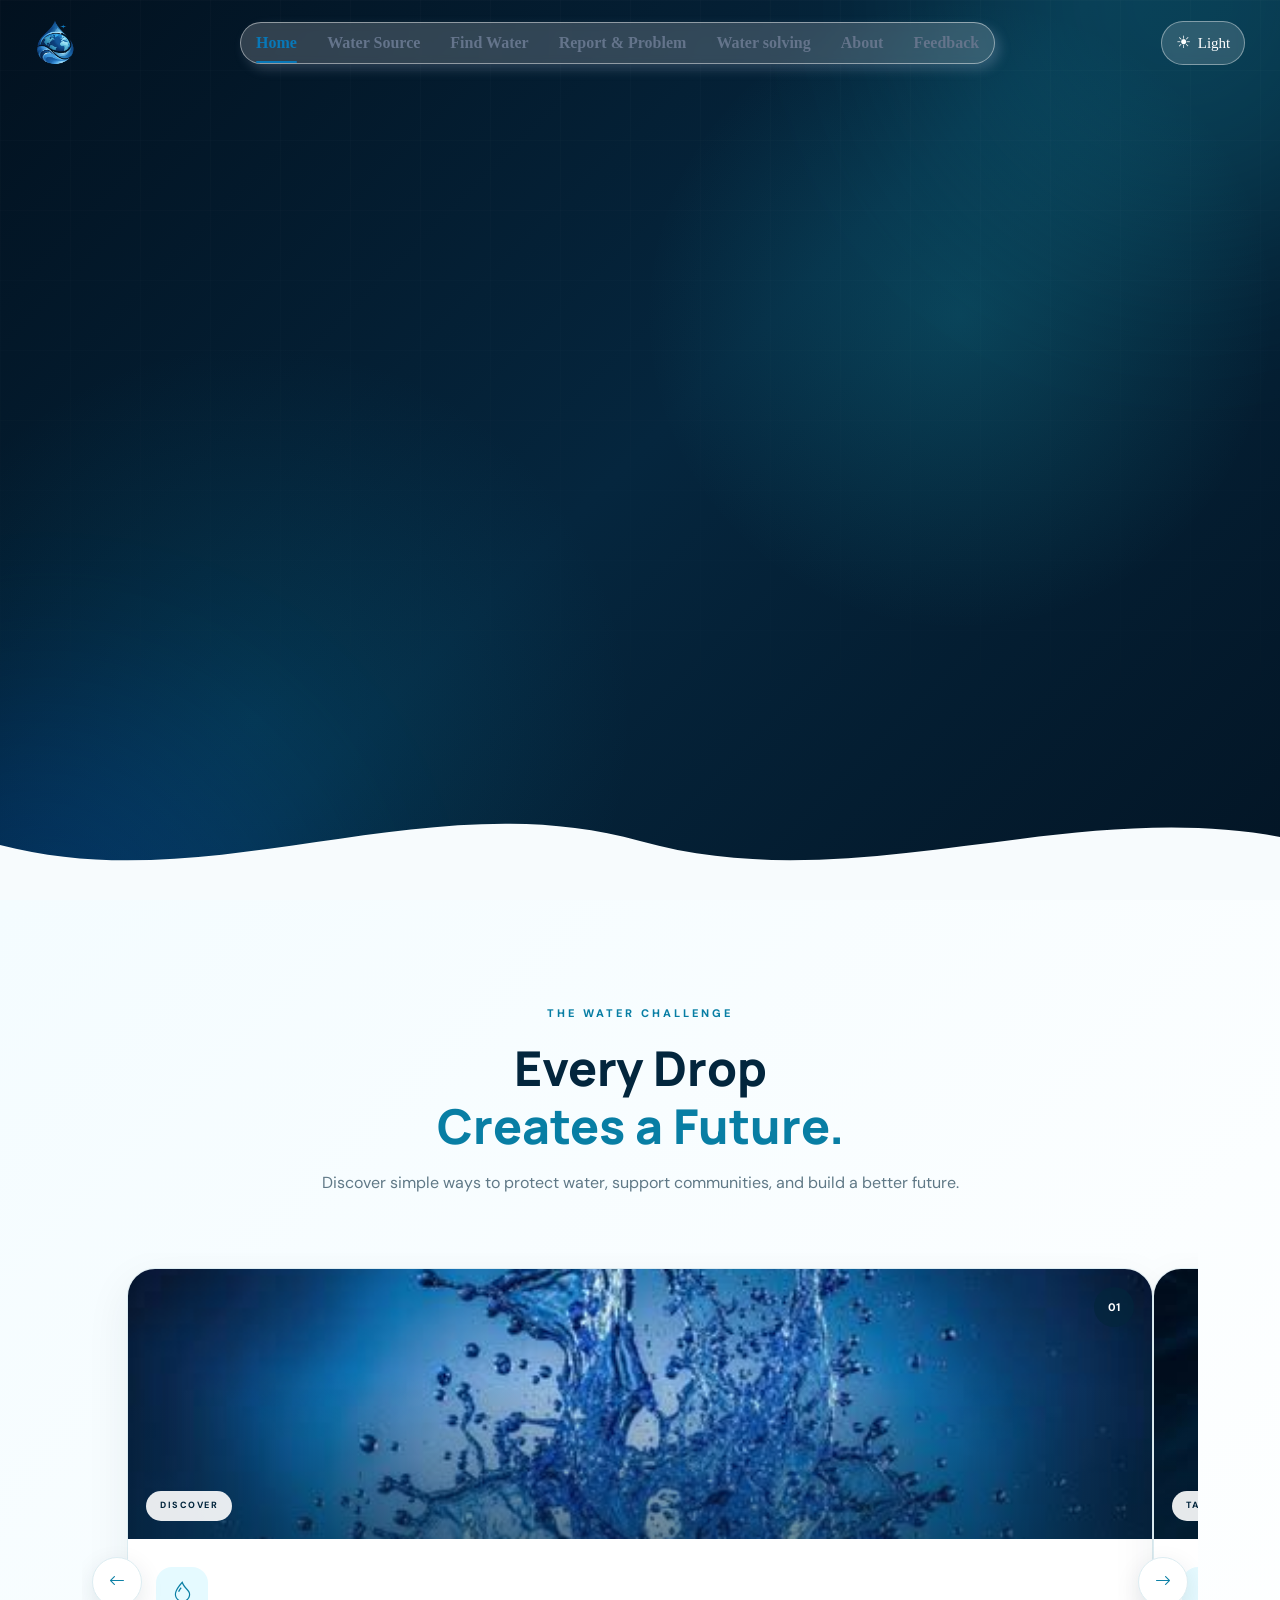
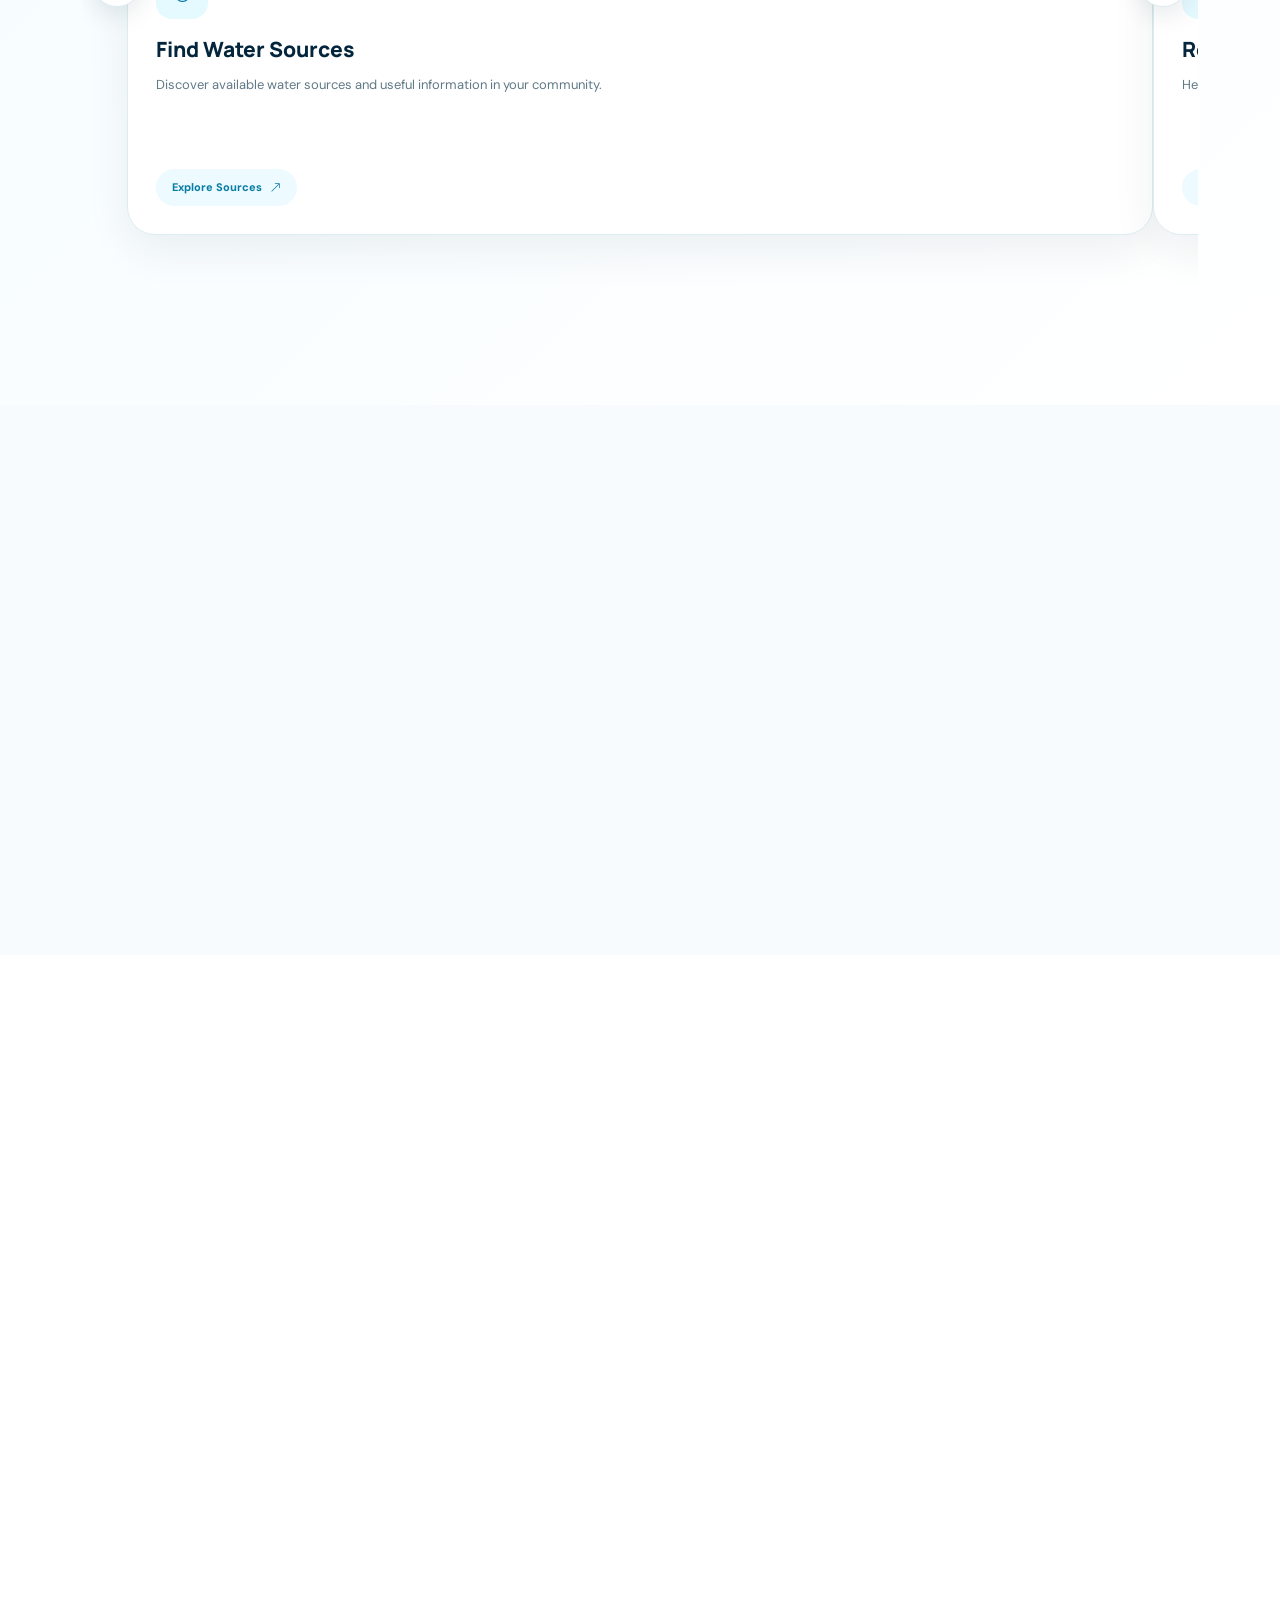
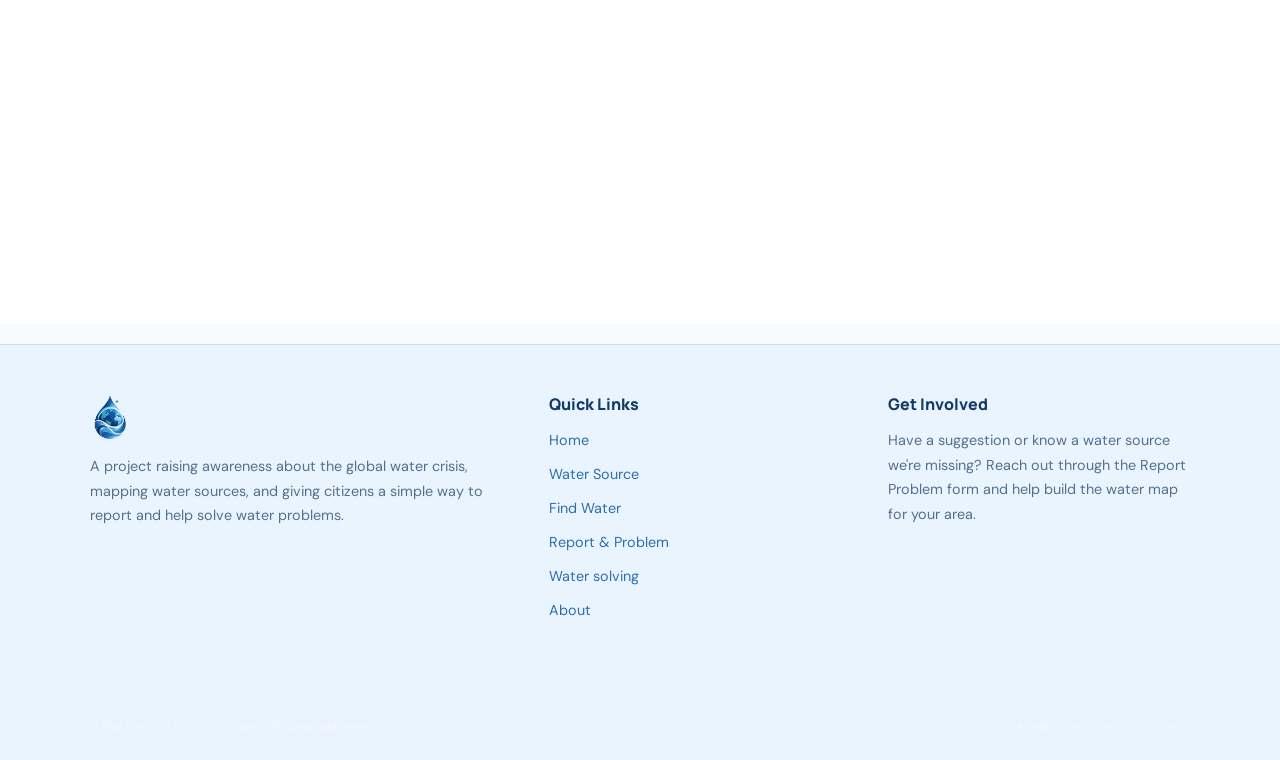
==== commit 2df93aef: "Merge branch 'main' into water-solving" ====
--- a/index.html
+++ b/index.html
@@ -4,7 +4,7 @@
     <meta charset="UTF-8" />
     <meta name="viewport" content="width=device-width, initial-scale=1.0" />
     <title>Blue Future</title>
-    <link rel="stylesheet" href="style.css">
+    <link rel="stylesheet" href="style.css" />
   </head>
    <!-- Google Font -->
     <link rel="preconnect" href="https://fonts.googleapis.com">
@@ -32,7 +32,7 @@
   <body>
     <header>
       <div class="logo melting-text-container">
-        <img src="images/logo.png" alt="">
+        <img src="images/logo.png" alt="" />
       </div>
 
       <nav class="navbar">
@@ -48,8 +48,8 @@
 
       <div class="header-text">
         <button id="theme-btn" class="theme-btn">
-        <span id="theme-icon">☀</span>
-        <span id="theme-text">Light</span>
+          <span id="theme-icon">☀</span>
+          <span id="theme-text">Light</span>
         </button>
       </div>
     </header>
@@ -873,11 +873,11 @@
 
     </main>
 
-     <footer>
+    <footer>
       <div class="footer-grid">
         <div class="footer-col">
           <div class="brand" style="margin-bottom: 14px">
-            <img src="images/logo.png" alt="">
+            <img src="images/logo.png" alt="" />
           </div>
           <p>
             A project raising awareness about the global water crisis, mapping
@@ -893,7 +893,7 @@
             <li><a href="find water.html">Find Water</a></li>
             <li><a href="Report & Problem.html">Report & Problem</a></li>
             <li><a href="Water solving.html">Water solving</a></li>
-            <li> <a href="about.html">About</a></li>
+            <li><a href="about.html">About</a></li>
           </ul>
         </div>
         <div class="footer-col">
@@ -911,6 +911,48 @@
       </div>
     </footer>
 
+    <script>
+      const themeBtn = document.getElementById("theme-btn");
+      const themeIcon = document.getElementById("theme-icon");
+      const themeText = document.getElementById("theme-text");
+
+      const html = document.documentElement;
+
+      /* ==============================
+       LOAD SAVED THEME
+    ============================== */
+
+      const savedTheme = localStorage.getItem("blue-future-theme");
+
+      if (savedTheme === "dark") {
+        html.classList.add("darkmode");
+
+        themeIcon.textContent = "☾";
+        themeText.textContent = "Dark";
+      }
+
+      /* ==============================
+       TOGGLE THEME
+    ============================== */
+
+      themeBtn.addEventListener("click", () => {
+        html.classList.toggle("darkmode");
+
+        /* Check current mode */
+
+        if (html.classList.contains("darkmode")) {
+          themeIcon.textContent = "☾";
+          themeText.textContent = "Dark";
+
+          localStorage.setItem("blue-future-theme", "dark");
+        } else {
+          themeIcon.textContent = "☀";
+          themeText.textContent = "Light";
+
+          localStorage.setItem("blue-future-theme", "light");
+        }
+      });
+    </script>
 <!-- Bootstrap JS -->
 
 <script src="https://cdn.jsdelivr.net/npm/bootstrap@5.3.3/dist/js/bootstrap.bundle.min.js">
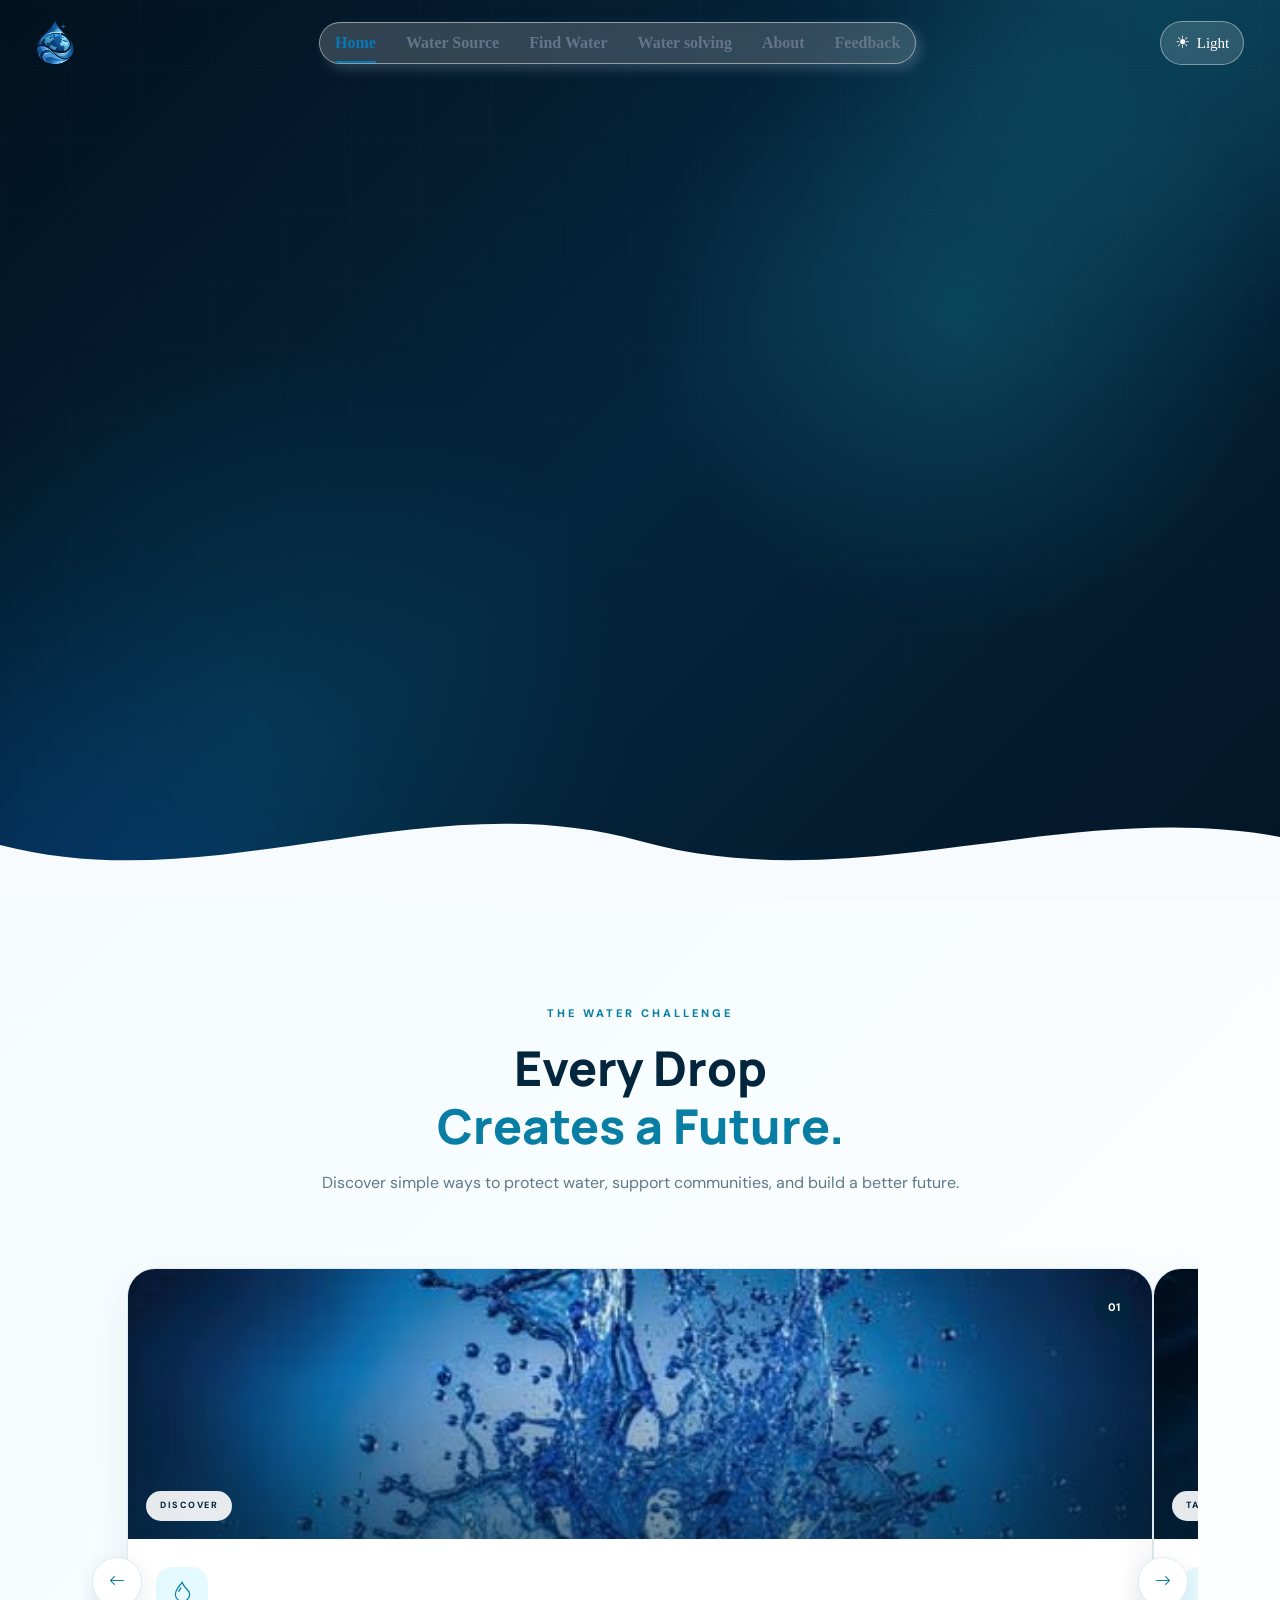
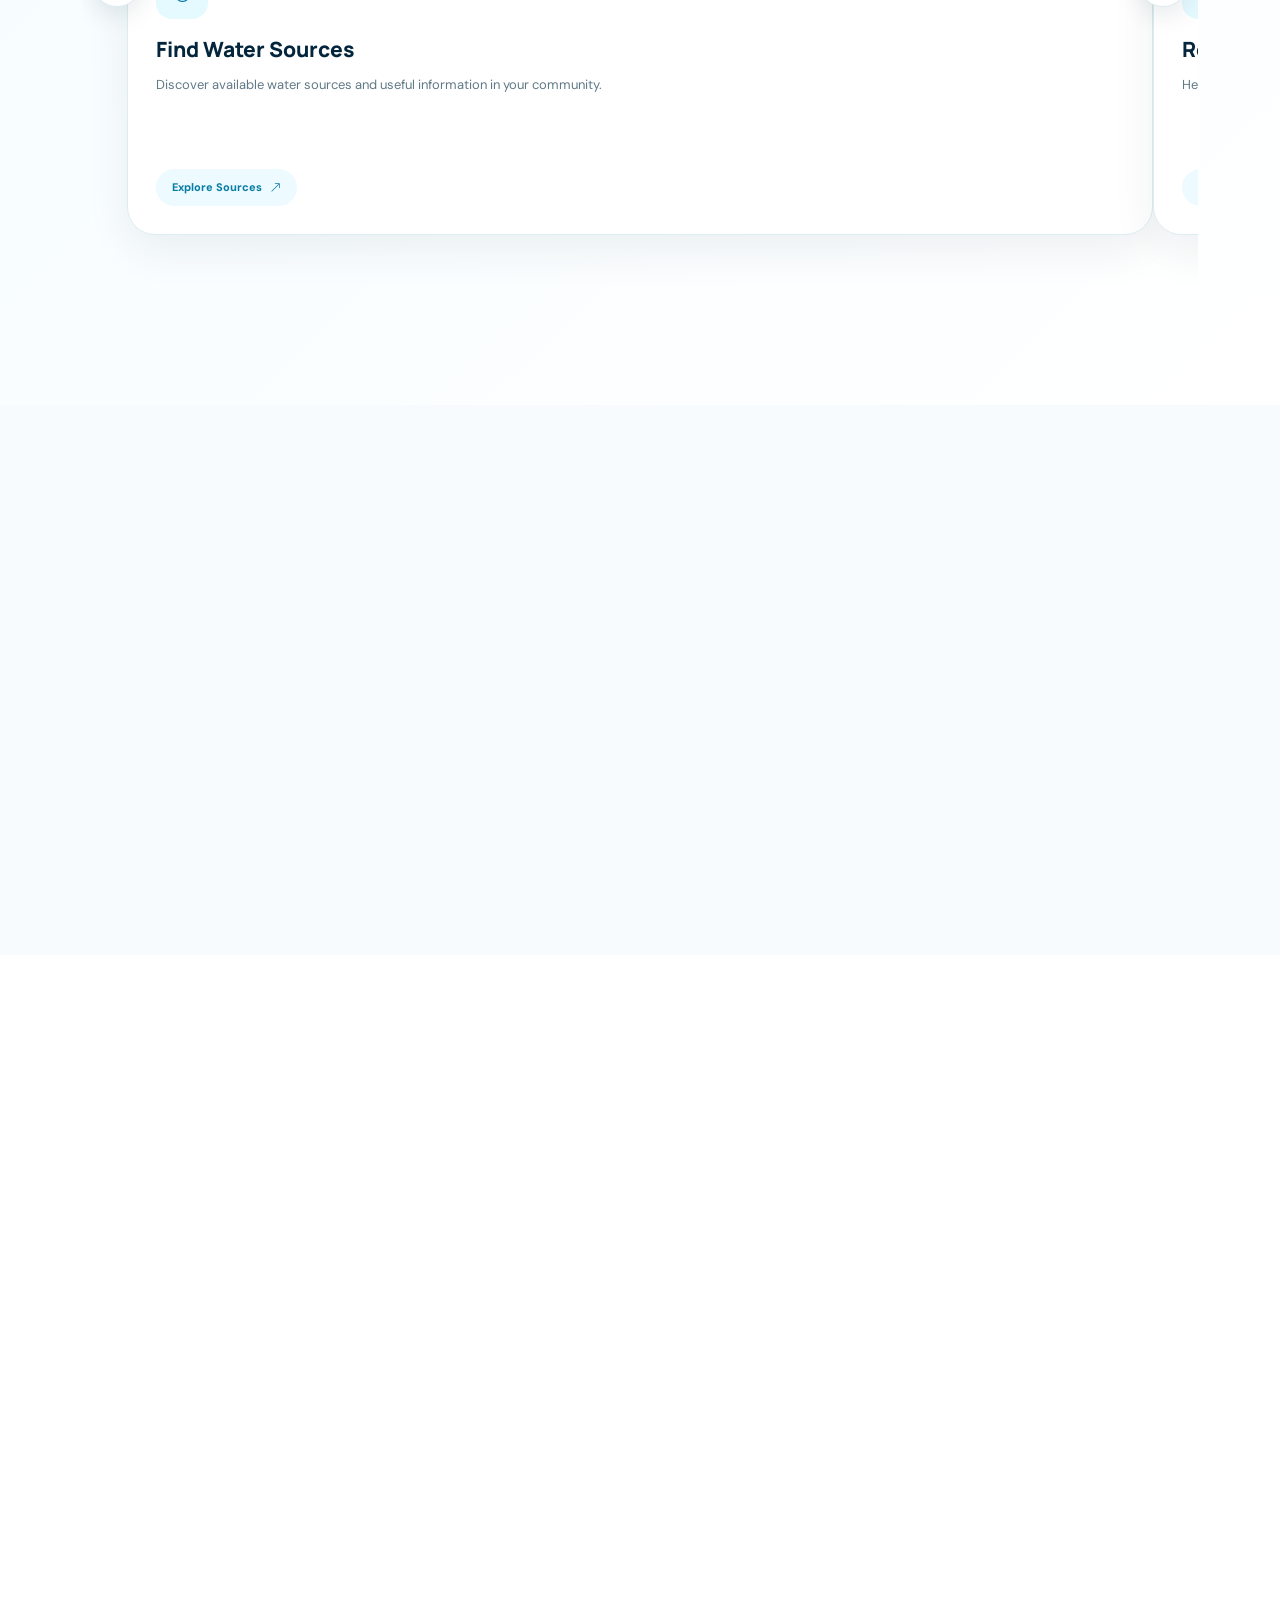
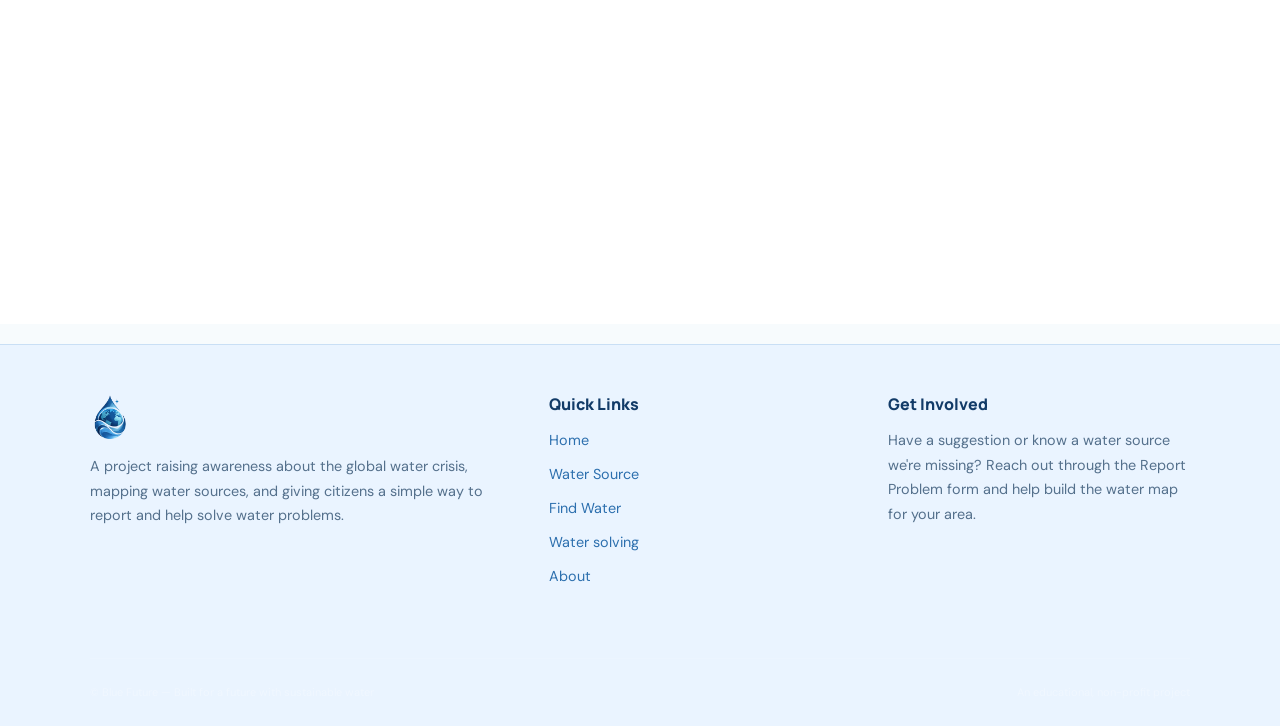
==== commit 55648a7e: "Fix navigation links for water source and report pageslinks updated Updated navigation links to use " ====
--- a/index.html
+++ b/index.html
@@ -37,9 +37,8 @@
 
       <nav class="navbar">
         <a href="index.html"  class="nav-link active">Home</a>
-        <a href="water source.html" class="nav-link">Water Source</a>
+        <a href="water-source.html" class="nav-link">Water Source</a>
         <a href="find water.html" class="nav-link">Find Water</a>
-        <a href="Report & Problem.html" class="nav-link">Report & Problem</a>
         <a href="Water solving.html" class="nav-link">Water solving</a>
         <a href="about.html" class="nav-link">About</a>
         <a href="feedback.html" class="nav-link">Feedback</a>
@@ -891,7 +890,6 @@
             <li><a href="index.html">Home</a></li>
             <li><a href="water source.html">Water Source</a></li>
             <li><a href="find water.html">Find Water</a></li>
-            <li><a href="Report & Problem.html">Report & Problem</a></li>
             <li><a href="Water solving.html">Water solving</a></li>
             <li><a href="about.html">About</a></li>
           </ul>
@@ -960,6 +958,7 @@
 
 <!-- Custom JS -->
  <script src="https://cdn.jsdelivr.net/npm/swiper@11/swiper-bundle.min.js"></script>
+    <script src="script.js"></script>
 
 
 
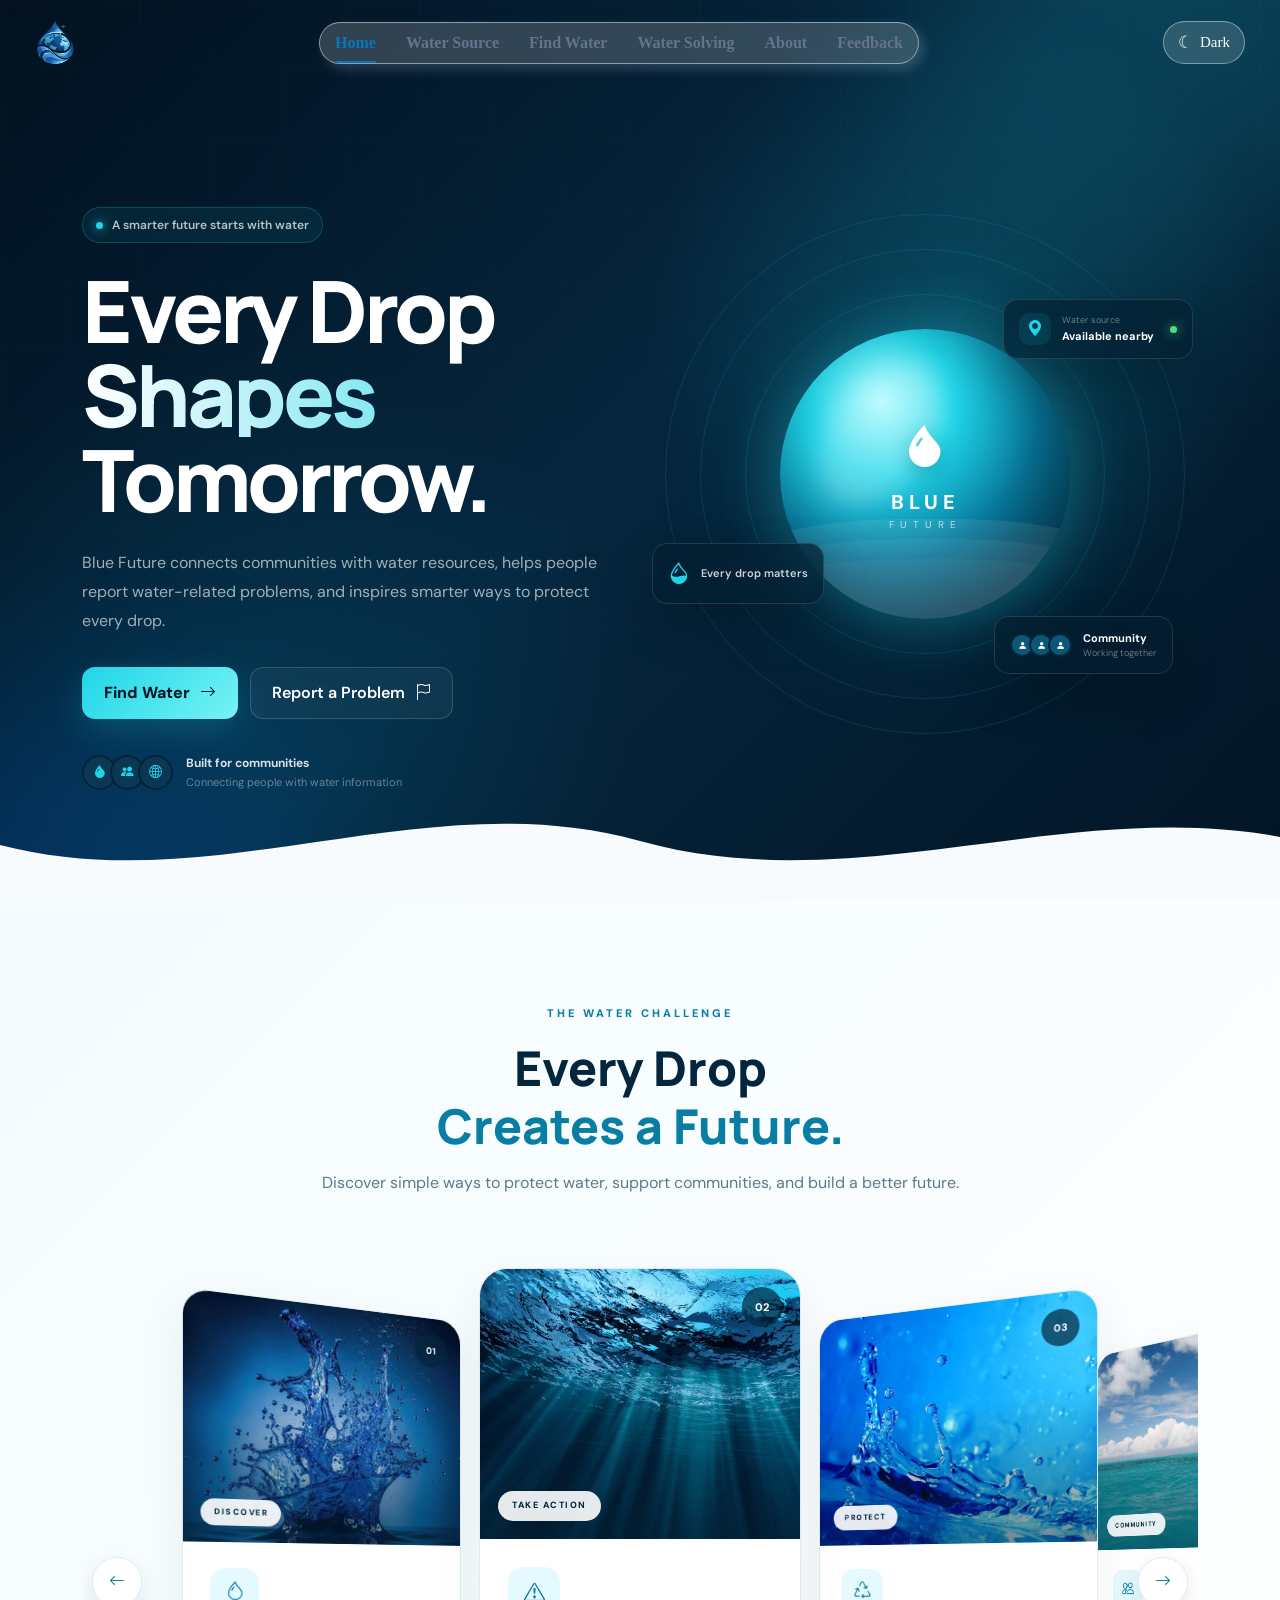
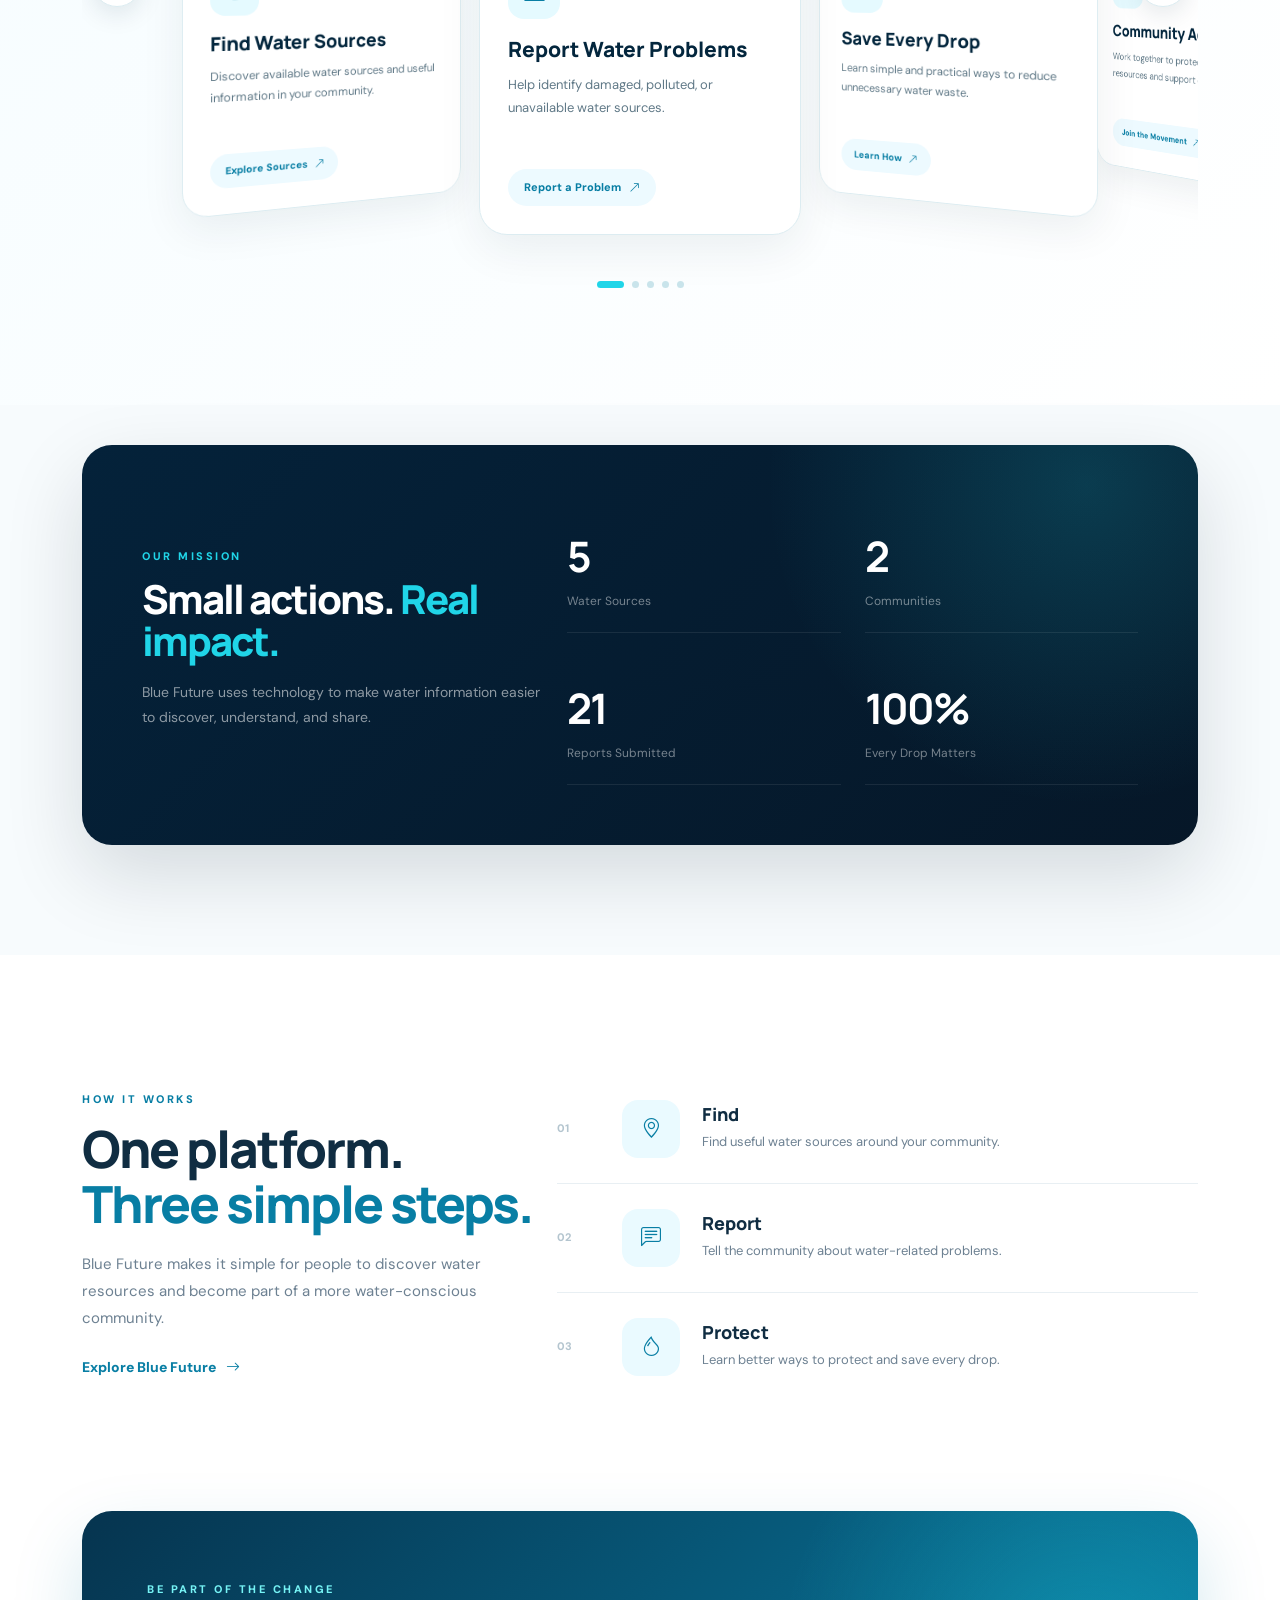
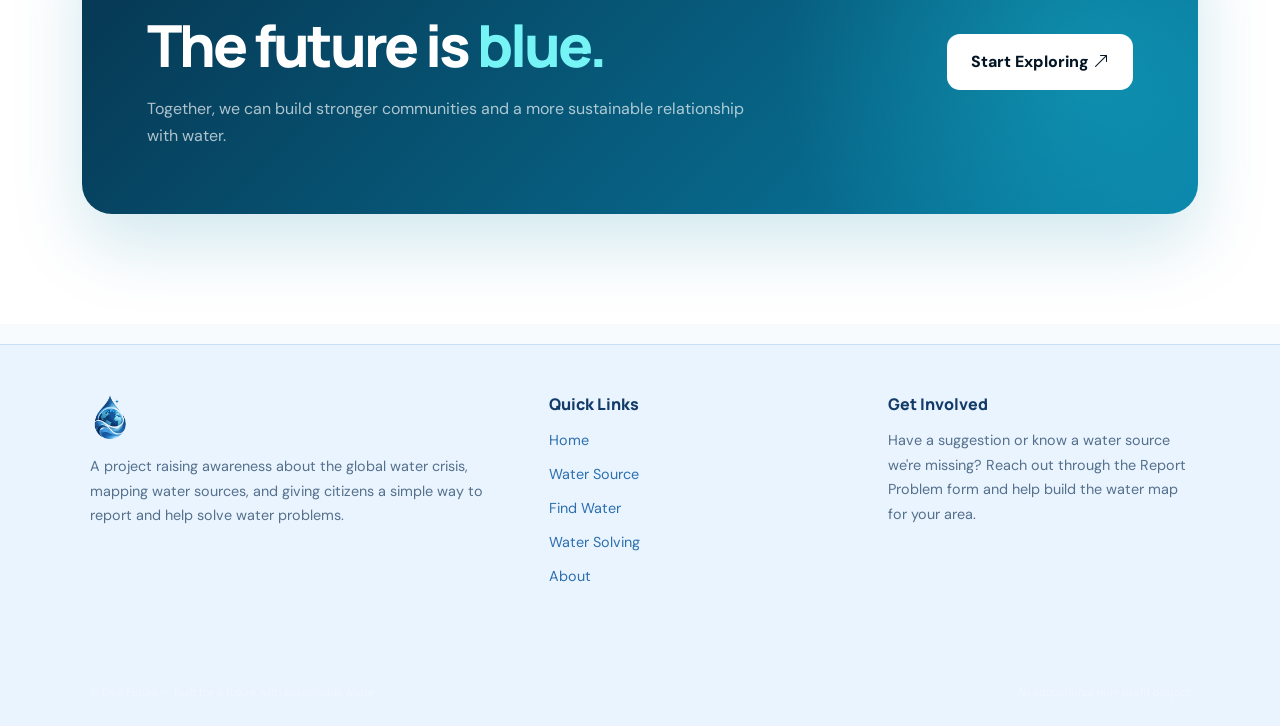
==== commit 0bf82230: "Refactor index.html for improved structure and clarity Refactor HTML structure and improve formattin" ====
--- a/index.html
+++ b/index.html
@@ -1,64 +1,174 @@
 <!doctype html>
 <html lang="en">
-  <head>
-    <meta charset="UTF-8" />
-    <meta name="viewport" content="width=device-width, initial-scale=1.0" />
+
+<head>
+
+    <meta charset="UTF-8">
+
+    <meta
+        name="viewport"
+        content="width=device-width, initial-scale=1.0"
+    >
+
     <title>Blue Future</title>
-    <link rel="stylesheet" href="style.css" />
-  </head>
-   <!-- Google Font -->
-    <link rel="preconnect" href="https://fonts.googleapis.com">
-
-    <link rel="preconnect"
-          href="https://fonts.gstatic.com"
-          crossorigin>
-
-    <link href="https://fonts.googleapis.com/css2?family=DM+Sans:wght@400;500;600;700&family=Manrope:wght@400;500;600;700;800&display=swap"
-          rel="stylesheet">
-
-    <!-- Bootstrap 5 -->
-    <link href="https://cdn.jsdelivr.net/npm/bootstrap@5.3.3/dist/css/bootstrap.min.css"
-          rel="stylesheet">
+
+
+    <!-- Google Fonts -->
+
+    <link
+        rel="preconnect"
+        href="https://fonts.googleapis.com"
+    >
+
+    <link
+        rel="preconnect"
+        href="https://fonts.gstatic.com"
+        crossorigin
+    >
+
+    <link
+        href="https://fonts.googleapis.com/css2?family=DM+Sans:wght@400;500;600;700&family=Manrope:wght@400;500;600;700;800&display=swap"
+        rel="stylesheet"
+    >
+
+
+    <!-- Bootstrap -->
+
+    <link
+        href="https://cdn.jsdelivr.net/npm/bootstrap@5.3.3/dist/css/bootstrap.min.css"
+        rel="stylesheet"
+    >
+
 
     <!-- Bootstrap Icons -->
-    <link rel="stylesheet"
-          href="https://cdn.jsdelivr.net/npm/bootstrap-icons@1.11.3/font/bootstrap-icons.min.css">
-
-          <link rel="stylesheet"
-      href="https://cdn.jsdelivr.net/npm/swiper@11/swiper-bundle.min.css">
+
+    <link
+        rel="stylesheet"
+        href="https://cdn.jsdelivr.net/npm/bootstrap-icons@1.11.3/font/bootstrap-icons.min.css"
+    >
+
+
+    <!-- Swiper -->
+
+    <link
+        rel="stylesheet"
+        href="https://cdn.jsdelivr.net/npm/swiper@11/swiper-bundle.min.css"
+    >
+
+
     <!-- Custom CSS -->
-    <link rel="stylesheet" href="style.css">
-</head>  
-  <body>
-    <header>
-      <div class="logo melting-text-container">
-        <img src="images/logo.png" alt="" />
-      </div>
-
-      <nav class="navbar">
-        <a href="index.html"  class="nav-link active">Home</a>
-        <a href="water-source.html" class="nav-link">Water Source</a>
-        <a href="find water.html" class="nav-link">Find Water</a>
-        <a href="Water solving.html" class="nav-link">Water solving</a>
-        <a href="about.html" class="nav-link">About</a>
-        <a href="feedback.html" class="nav-link">Feedback</a>
-
-      </nav>
-
-      <div class="header-text">
-        <button id="theme-btn" class="theme-btn">
-          <span id="theme-icon">☀</span>
-          <span id="theme-text">Light</span>
+
+    <link
+        rel="stylesheet"
+        href="style.css"
+    >
+
+</head>
+
+
+<body>
+
+
+<header>
+
+    <!-- Logo -->
+
+    <div class="logo melting-text-container">
+
+        <img
+            src="images/logo.png"
+            alt="Blue Future Logo"
+        >
+
+    </div>
+
+
+    <!-- Navigation -->
+
+    <nav class="navbar">
+
+        <a
+            href="index.html"
+            class="nav-link active"
+        >
+            Home
+        </a>
+
+        <a
+            href="water-source.html"
+            class="nav-link"
+        >
+            Water Source
+        </a>
+
+        <a
+            href="find water.html"
+            class="nav-link"
+        >
+            Find Water
+        </a>
+
+        <a
+            href="water solving.html"
+            class="nav-link"
+        >
+            Water Solving
+        </a>
+
+        <a
+            href="about.html"
+            class="nav-link"
+        >
+            About
+        </a>
+
+        <a
+            href="feedback.html"
+            class="nav-link"
+        >
+            Feedback
+        </a>
+
+    </nav>
+
+
+    <!-- Theme Button -->
+
+    <div class="header-text">
+
+        <button
+            id="theme-btn"
+            class="theme-btn"
+            type="button"
+        >
+
+            <span id="theme-icon">☀</span>
+
+            <span id="theme-text">
+                Light
+            </span>
+
         </button>
-      </div>
-    </header>
-    <main>
-
-      
-<section class="hero-section"
-         id="home">
-
-    <!-- Background decorations -->
+
+    </div>
+
+</header>
+
+
+<main>
+
+
+<!-- =====================================================
+     HERO
+===================================================== -->
+
+<section
+    class="hero-section"
+    id="home"
+>
+
+
+    <!-- Background -->
 
     <div class="hero-glow glow-one"></div>
 
@@ -71,6 +181,7 @@
 
         <div class="row align-items-center min-vh-100 pt-5">
 
+
             <!-- Hero Text -->
 
             <div class="col-lg-6 hero-content reveal">
@@ -88,7 +199,9 @@
 
                     Every Drop
 
-                    <span>Shapes</span>
+                    <span>
+                        Shapes
+                    </span>
 
                     Tomorrow.
 
@@ -105,12 +218,12 @@
                 </p>
 
 
-                <!-- Buttons -->
-
                 <div class="hero-buttons">
 
-                    <a href="find-water.html"
-                       class="btn btn-primary-water">
+                    <a
+                        href="find-water.html"
+                        class="btn btn-primary-water"
+                    >
 
                         Find Water
 
@@ -119,8 +232,10 @@
                     </a>
 
 
-                    <a href="report.html"
-                       class="btn btn-outline-water">
+                    <a
+                        href="report.html"
+                        class="btn btn-outline-water"
+                    >
 
                         Report a Problem
 
@@ -130,8 +245,6 @@
 
                 </div>
 
-
-                <!-- Trust -->
 
                 <div class="hero-trust">
 
@@ -169,13 +282,13 @@
             </div>
 
 
-
             <!-- Hero Visual -->
 
             <div class="col-lg-6 hero-visual reveal">
 
                 <div class="water-orbit">
 
+
                     <div class="orbit orbit-one"></div>
 
                     <div class="orbit orbit-two"></div>
@@ -183,12 +296,14 @@
                     <div class="orbit orbit-three"></div>
 
 
-                    <!-- Floating Cards -->
+                    <!-- Location Card -->
 
                     <div class="floating-card card-location">
 
                         <div class="mini-icon">
+
                             <i class="bi bi-geo-alt-fill"></i>
+
                         </div>
 
                         <div>
@@ -208,6 +323,8 @@
                     </div>
 
 
+                    <!-- Drop Card -->
+
                     <div class="floating-card card-drop">
 
                         <i class="bi bi-droplet-half"></i>
@@ -219,12 +336,16 @@
                     </div>
 
 
+                    <!-- Community Card -->
+
                     <div class="floating-card card-community">
 
                         <div class="mini-users">
 
                             <i class="bi bi-person-fill"></i>
+
                             <i class="bi bi-person-fill"></i>
+
                             <i class="bi bi-person-fill"></i>
 
                         </div>
@@ -244,7 +365,7 @@
                     </div>
 
 
-                    <!-- Main Water Orb -->
+                    <!-- Water Orb -->
 
                     <div class="water-orb">
 
@@ -282,15 +403,16 @@
     </div>
 
 
-    <!-- Bottom wave -->
+    <!-- Hero Wave -->
 
     <div class="hero-wave">
 
-        <svg viewBox="0 0 1440 150"
-             preserveAspectRatio="none">
-
-            <path d="M0,80 C240,150 480,0 720,75 C960,150 1200,20 1440,70 L1440,150 L0,150 Z">
-            </path>
+        <svg
+            viewBox="0 0 1440 150"
+            preserveAspectRatio="none"
+        >
+
+            <path d="M0,80 C240,150 480,0 720,75 C960,150 1200,20 1440,70 L1440,150 L0,150 Z"></path>
 
         </svg>
 
@@ -300,33 +422,53 @@
 
 
 
-<!-- WATER CHALLENGE SLIDER -->
-<section class="water-slider-section" id="challenge">
+<!-- =====================================================
+     WATER CHALLENGE SLIDER
+===================================================== -->
+
+<section
+    class="water-slider-section"
+    id="challenge"
+>
 
     <div class="container">
 
+
         <div class="water-section-title text-center">
-            <span>THE WATER CHALLENGE</span>
+
+            <span>
+                THE WATER CHALLENGE
+            </span>
 
             <h2>
+
                 Every Drop
-                <strong>Creates a Future.</strong>
+
+                <strong>
+                    Creates a Future.
+                </strong>
+
             </h2>
 
             <p>
+
                 Discover simple ways to protect water,
                 support communities, and build a better future.
+
             </p>
+
         </div>
 
 
         <!-- Swiper -->
+
         <div class="swiper waterSwiper">
 
             <div class="swiper-wrapper">
 
 
-                <!-- Card 1 -->
+                <!-- Slide 1 -->
+
                 <div class="swiper-slide">
 
                     <div class="water-card">
@@ -334,10 +476,13 @@
                         <div class="water-card-image">
 
                             <img
-                                src="./images/images.jpg"
-                                alt="Clean water">
-
-                            <span class="water-number">01</span>
+                                src="images/images.jpg"
+                                alt="Clean water"
+                            >
+
+                            <span class="water-number">
+                                01
+                            </span>
 
                             <span class="water-label">
                                 DISCOVER
@@ -345,22 +490,32 @@
 
                         </div>
 
+
                         <div class="water-card-content">
 
                             <div class="water-icon">
+
                                 <i class="bi bi-droplet"></i>
+
                             </div>
 
-                            <h3>Find Water Sources</h3>
+                            <h3>
+                                Find Water Sources
+                            </h3>
 
                             <p>
+
                                 Discover available water sources
                                 and useful information in your community.
+
                             </p>
 
-                            <a href="#">
+                            <a href="water-source.html">
+
                                 Explore Sources
+
                                 <i class="bi bi-arrow-up-right"></i>
+
                             </a>
 
                         </div>
@@ -370,7 +525,8 @@
                 </div>
 
 
-                <!-- Card 2 -->
+                <!-- Slide 2 -->
+
                 <div class="swiper-slide">
 
                     <div class="water-card">
@@ -378,10 +534,13 @@
                         <div class="water-card-image">
 
                             <img
-                                src="./images/images (1).jpg"
-                                alt="Water">
-
-                            <span class="water-number">02</span>
+                                src="images/images (1).jpg"
+                                alt="Water"
+                            >
+
+                            <span class="water-number">
+                                02
+                            </span>
 
                             <span class="water-label">
                                 TAKE ACTION
@@ -389,22 +548,32 @@
 
                         </div>
 
+
                         <div class="water-card-content">
 
                             <div class="water-icon">
+
                                 <i class="bi bi-exclamation-triangle"></i>
+
                             </div>
 
-                            <h3>Report Water Problems</h3>
+                            <h3>
+                                Report Water Problems
+                            </h3>
 
                             <p>
+
                                 Help identify damaged, polluted,
                                 or unavailable water sources.
+
                             </p>
 
-                            <a href="#">
+                            <a href="report.html">
+
                                 Report a Problem
+
                                 <i class="bi bi-arrow-up-right"></i>
+
                             </a>
 
                         </div>
@@ -414,7 +583,8 @@
                 </div>
 
 
-                <!-- Card 3 -->
+                <!-- Slide 3 -->
+
                 <div class="swiper-slide">
 
                     <div class="water-card">
@@ -422,10 +592,13 @@
                         <div class="water-card-image">
 
                             <img
-                                src="./images/blue-1.jpg"
-                                alt="Water drops">
-
-                            <span class="water-number">03</span>
+                                src="images/blue-1.jpg"
+                                alt="Water drops"
+                            >
+
+                            <span class="water-number">
+                                03
+                            </span>
 
                             <span class="water-label">
                                 PROTECT
@@ -433,22 +606,32 @@
 
                         </div>
 
+
                         <div class="water-card-content">
 
                             <div class="water-icon">
+
                                 <i class="bi bi-recycle"></i>
+
                             </div>
 
-                            <h3>Save Every Drop</h3>
+                            <h3>
+                                Save Every Drop
+                            </h3>
 
                             <p>
+
                                 Learn simple and practical ways
                                 to reduce unnecessary water waste.
+
                             </p>
 
                             <a href="#">
+
                                 Learn How
+
                                 <i class="bi bi-arrow-up-right"></i>
+
                             </a>
 
                         </div>
@@ -458,7 +641,8 @@
                 </div>
 
 
-                <!-- Card 4 -->
+                <!-- Slide 4 -->
+
                 <div class="swiper-slide">
 
                     <div class="water-card">
@@ -466,10 +650,13 @@
                         <div class="water-card-image">
 
                             <img
-                                src="./images/images (2).jpg"
-                                alt="River">
-
-                            <span class="water-number">04</span>
+                                src="images/images (2).jpg"
+                                alt="River"
+                            >
+
+                            <span class="water-number">
+                                04
+                            </span>
 
                             <span class="water-label">
                                 COMMUNITY
@@ -477,22 +664,32 @@
 
                         </div>
 
+
                         <div class="water-card-content">
 
                             <div class="water-icon">
+
                                 <i class="bi bi-people"></i>
+
                             </div>
 
-                            <h3>Community Action</h3>
+                            <h3>
+                                Community Action
+                            </h3>
 
                             <p>
+
                                 Work together to protect local
                                 water resources and support others.
+
                             </p>
 
                             <a href="#">
+
                                 Join the Movement
+
                                 <i class="bi bi-arrow-up-right"></i>
+
                             </a>
 
                         </div>
@@ -502,7 +699,8 @@
                 </div>
 
 
-                <!-- Card 5 -->
+                <!-- Slide 5 -->
+
                 <div class="swiper-slide">
 
                     <div class="water-card">
@@ -511,9 +709,12 @@
 
                             <img
                                 src="https://images.unsplash.com/photo-1437482078695-73f5ca6c96e2?auto=format&fit=crop&w=900&q=85"
-                                alt="Fresh water">
-
-                            <span class="water-number">05</span>
+                                alt="Fresh water"
+                            >
+
+                            <span class="water-number">
+                                05
+                            </span>
 
                             <span class="water-label">
                                 LEARN
@@ -521,22 +722,32 @@
 
                         </div>
 
+
                         <div class="water-card-content">
 
                             <div class="water-icon">
+
                                 <i class="bi bi-lightbulb"></i>
+
                             </div>
 
-                            <h3>Learn & Protect</h3>
+                            <h3>
+                                Learn & Protect
+                            </h3>
 
                             <p>
+
                                 Learn about water challenges and
                                 discover ways to create a sustainable future.
+
                             </p>
 
                             <a href="#">
+
                                 Start Learning
+
                                 <i class="bi bi-arrow-up-right"></i>
+
                             </a>
 
                         </div>
@@ -548,18 +759,22 @@
             </div>
 
 
-            <!-- Arrows -->
+            <!-- Navigation -->
 
             <div class="swiper-button-prev">
+
                 <i class="bi bi-arrow-left"></i>
+
             </div>
 
             <div class="swiper-button-next">
+
                 <i class="bi bi-arrow-right"></i>
+
             </div>
 
 
-            <!-- Dots -->
+            <!-- Pagination -->
 
             <div class="swiper-pagination"></div>
 
@@ -569,6 +784,12 @@
 
 </section>
 
+
+
+<!-- =====================================================
+     STATS
+===================================================== -->
+
 <section class="stats-section">
 
     <div class="container">
@@ -576,6 +797,7 @@
         <div class="stats-box reveal">
 
             <div class="row align-items-center">
+
 
                 <div class="col-lg-5">
 
@@ -584,14 +806,21 @@
                     </span>
 
                     <h2>
+
                         Small actions.
-                        <span>Real impact.</span>
+
+                        <span>
+                            Real impact.
+                        </span>
+
                     </h2>
 
                     <p>
+
                         Blue Future uses technology to make
                         water information easier to discover,
                         understand, and share.
+
                     </p>
 
                 </div>
@@ -601,12 +830,15 @@
 
                     <div class="row g-4">
 
+
                         <div class="col-6">
 
                             <div class="stat-item">
 
-                                <strong class="counter"
-                                        data-target="24">
+                                <strong
+                                    class="counter"
+                                    data-target="24"
+                                >
                                     0
                                 </strong>
 
@@ -623,8 +855,10 @@
 
                             <div class="stat-item">
 
-                                <strong class="counter"
-                                        data-target="12">
+                                <strong
+                                    class="counter"
+                                    data-target="12"
+                                >
                                     0
                                 </strong>
 
@@ -641,8 +875,10 @@
 
                             <div class="stat-item">
 
-                                <strong class="counter"
-                                        data-target="86">
+                                <strong
+                                    class="counter"
+                                    data-target="86"
+                                >
                                     0
                                 </strong>
 
@@ -671,6 +907,7 @@
 
                         </div>
 
+
                     </div>
 
                 </div>
@@ -684,15 +921,17 @@
 </section>
 
 
-<!-- ==========================================
+
+<!-- =====================================================
      HOW IT WORKS
-========================================== -->
+===================================================== -->
 
 <section class="how-section">
 
     <div class="container">
 
         <div class="row align-items-center">
+
 
             <div class="col-lg-5 reveal">
 
@@ -701,19 +940,28 @@
                 </span>
 
                 <h2>
+
                     One platform.
-                    <span>Three simple steps.</span>
+
+                    <span>
+                        Three simple steps.
+                    </span>
+
                 </h2>
 
                 <p>
+
                     Blue Future makes it simple for people
                     to discover water resources and become
                     part of a more water-conscious community.
+
                 </p>
 
 
-                <a href="find-water.html"
-                   class="text-link">
+                <a
+                    href="find-water.html"
+                    class="text-link"
+                >
 
                     Explore Blue Future
 
@@ -727,6 +975,7 @@
             <div class="col-lg-7">
 
                 <div class="steps">
+
 
                     <div class="step reveal">
 
@@ -735,7 +984,9 @@
                         </span>
 
                         <div class="step-icon">
+
                             <i class="bi bi-geo-alt"></i>
+
                         </div>
 
                         <div>
@@ -745,8 +996,10 @@
                             </h5>
 
                             <p>
+
                                 Find useful water sources
                                 around your community.
+
                             </p>
 
                         </div>
@@ -761,7 +1014,9 @@
                         </span>
 
                         <div class="step-icon">
+
                             <i class="bi bi-chat-left-text"></i>
+
                         </div>
 
                         <div>
@@ -771,8 +1026,10 @@
                             </h5>
 
                             <p>
+
                                 Tell the community about
                                 water-related problems.
+
                             </p>
 
                         </div>
@@ -787,7 +1044,9 @@
                         </span>
 
                         <div class="step-icon">
+
                             <i class="bi bi-droplet"></i>
+
                         </div>
 
                         <div>
@@ -797,14 +1056,17 @@
                             </h5>
 
                             <p>
+
                                 Learn better ways to protect
                                 and save every drop.
+
                             </p>
 
                         </div>
 
                     </div>
 
+
                 </div>
 
             </div>
@@ -815,9 +1077,11 @@
 
 </section>
 
-<!-- ==========================================
+
+
+<!-- =====================================================
      CTA
-========================================== -->
+===================================================== -->
 
 <section class="cta-section">
 
@@ -828,6 +1092,7 @@
             <div class="cta-glow"></div>
 
             <div class="row align-items-center position-relative">
+
 
                 <div class="col-lg-8">
 
@@ -836,14 +1101,21 @@
                     </span>
 
                     <h2>
+
                         The future is
-                        <span>blue.</span>
+
+                        <span>
+                            blue.
+                        </span>
+
                     </h2>
 
                     <p>
+
                         Together, we can build stronger
                         communities and a more sustainable
                         relationship with water.
+
                     </p>
 
                 </div>
@@ -851,8 +1123,10 @@
 
                 <div class="col-lg-4 text-lg-end">
 
-                    <a href="find-water.html"
-                       class="btn btn-light-water">
+                    <a
+                        href="find-water.html"
+                        class="btn btn-light-water"
+                    >
 
                         Start Exploring
 
@@ -870,98 +1144,145 @@
 
 </section>
 
-    </main>
-
-    <footer>
-      <div class="footer-grid">
+
+</main>
+
+
+
+<!-- =====================================================
+     FOOTER
+===================================================== -->
+
+<footer>
+
+    <div class="footer-grid">
+
+
         <div class="footer-col">
-          <div class="brand" style="margin-bottom: 14px">
-            <img src="images/logo.png" alt="" />
-          </div>
-          <p>
-            A project raising awareness about the global water crisis, mapping
-            water sources, and giving citizens a simple way to report and help
-            solve water problems.
-          </p>
+
+            <div
+                class="brand"
+                style="margin-bottom: 14px"
+            >
+
+                <img
+                    src="images/logo.png"
+                    alt="Blue Future Logo"
+                >
+
+            </div>
+
+            <p>
+
+                A project raising awareness about the global
+                water crisis, mapping water sources, and giving
+                citizens a simple way to report and help solve
+                water problems.
+
+            </p>
+
         </div>
+
+
         <div class="footer-col">
-          <h4>Quick Links</h4>
-          <ul>
-            <li><a href="index.html">Home</a></li>
-            <li><a href="water source.html">Water Source</a></li>
-            <li><a href="find water.html">Find Water</a></li>
-            <li><a href="Water solving.html">Water solving</a></li>
-            <li><a href="about.html">About</a></li>
-          </ul>
+
+            <h4>
+                Quick Links
+            </h4>
+
+            <ul>
+
+                <li>
+                    <a href="index.html">
+                        Home
+                    </a>
+                </li>
+
+                <li>
+                    <a href="water-source.html">
+                        Water Source
+                    </a>
+                </li>
+
+                <li>
+                    <a href="find water.html">
+                        Find Water
+                    </a>
+                </li>
+
+                <li>
+                    <a href="water solving.html">
+                        Water Solving
+                    </a>
+                </li>
+
+                <li>
+                    <a href="about.html">
+                        About
+                    </a>
+                </li>
+
+            </ul>
+
         </div>
+
+
         <div class="footer-col">
-          <h4>Get Involved</h4>
-          <p>
-            Have a suggestion or know a water source we're missing? Reach out
-            through the Report Problem form and help build the water map for
-            your area.
-          </p>
+
+            <h4>
+                Get Involved
+            </h4>
+
+            <p>
+
+                Have a suggestion or know a water source
+                we're missing? Reach out through the Report
+                Problem form and help build the water map
+                for your area.
+
+            </p>
+
         </div>
-      </div>
-      <div class="footer-bottom">
-        <span>© ‌Blue Future — Built for a future with sustainable water</span>
-        <span>An educational, non-profit project</span>
-      </div>
-    </footer>
-
-    <script>
-      const themeBtn = document.getElementById("theme-btn");
-      const themeIcon = document.getElementById("theme-icon");
-      const themeText = document.getElementById("theme-text");
-
-      const html = document.documentElement;
-
-      /* ==============================
-       LOAD SAVED THEME
-    ============================== */
-
-      const savedTheme = localStorage.getItem("blue-future-theme");
-
-      if (savedTheme === "dark") {
-        html.classList.add("darkmode");
-
-        themeIcon.textContent = "☾";
-        themeText.textContent = "Dark";
-      }
-
-      /* ==============================
-       TOGGLE THEME
-    ============================== */
-
-      themeBtn.addEventListener("click", () => {
-        html.classList.toggle("darkmode");
-
-        /* Check current mode */
-
-        if (html.classList.contains("darkmode")) {
-          themeIcon.textContent = "☾";
-          themeText.textContent = "Dark";
-
-          localStorage.setItem("blue-future-theme", "dark");
-        } else {
-          themeIcon.textContent = "☀";
-          themeText.textContent = "Light";
-
-          localStorage.setItem("blue-future-theme", "light");
-        }
-      });
-    </script>
+
+
+    </div>
+
+
+    <div class="footer-bottom">
+
+        <span>
+            © Blue Future — Built for a future with sustainable water
+        </span>
+
+        <span>
+            An educational, non-profit project
+        </span>
+
+    </div>
+
+</footer>
+
+
+
 <!-- Bootstrap JS -->
 
-<script src="https://cdn.jsdelivr.net/npm/bootstrap@5.3.3/dist/js/bootstrap.bundle.min.js">
-</script>
+<script
+    src="https://cdn.jsdelivr.net/npm/bootstrap@5.3.3/dist/js/bootstrap.bundle.min.js"
+></script>
+
+
+<!-- Swiper JS -->
+
+<script
+    src="https://cdn.jsdelivr.net/npm/swiper@11/swiper-bundle.min.js"
+></script>
+
 
 <!-- Custom JS -->
- <script src="https://cdn.jsdelivr.net/npm/swiper@11/swiper-bundle.min.js"></script>
-    <script src="script.js"></script>
-
-
-
-    <script src="script.js"></script>
-  </body>
+
+<script src="script.js"></script>
+
+
+</body>
+
 </html>
